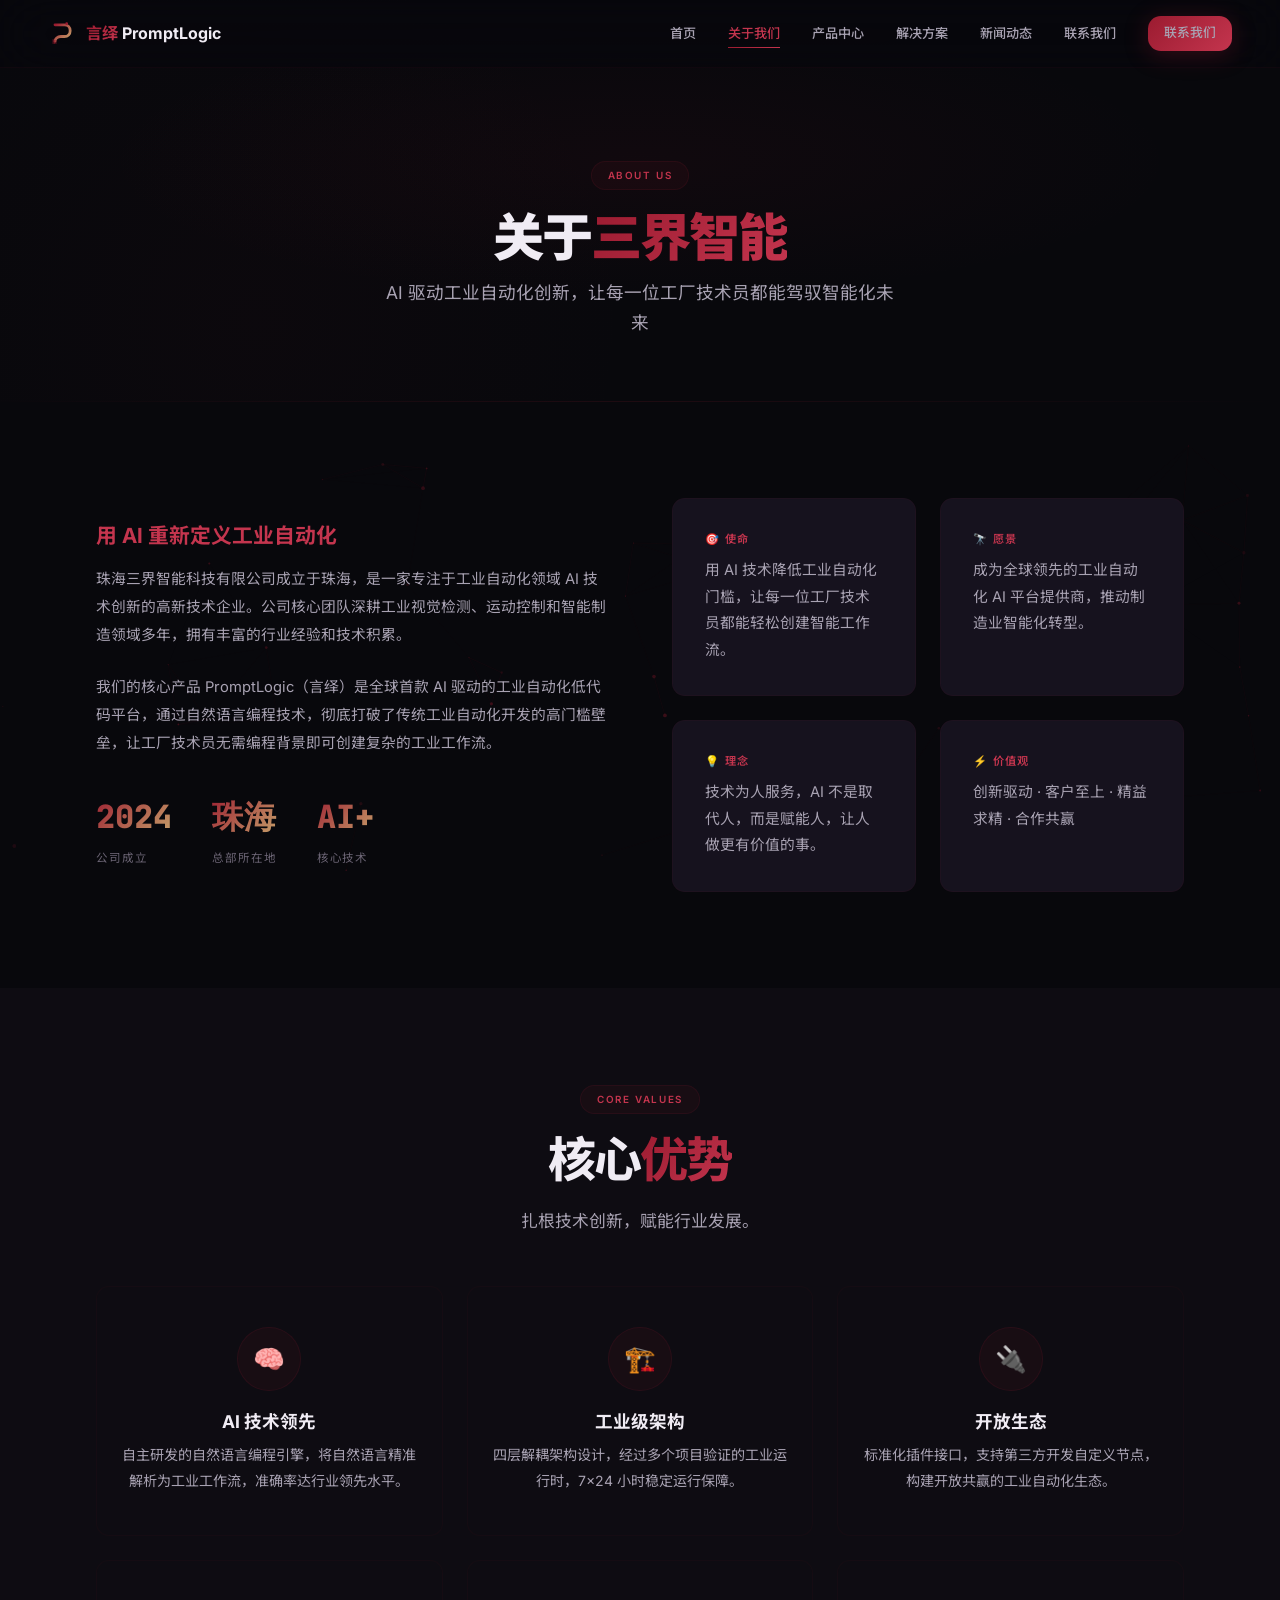
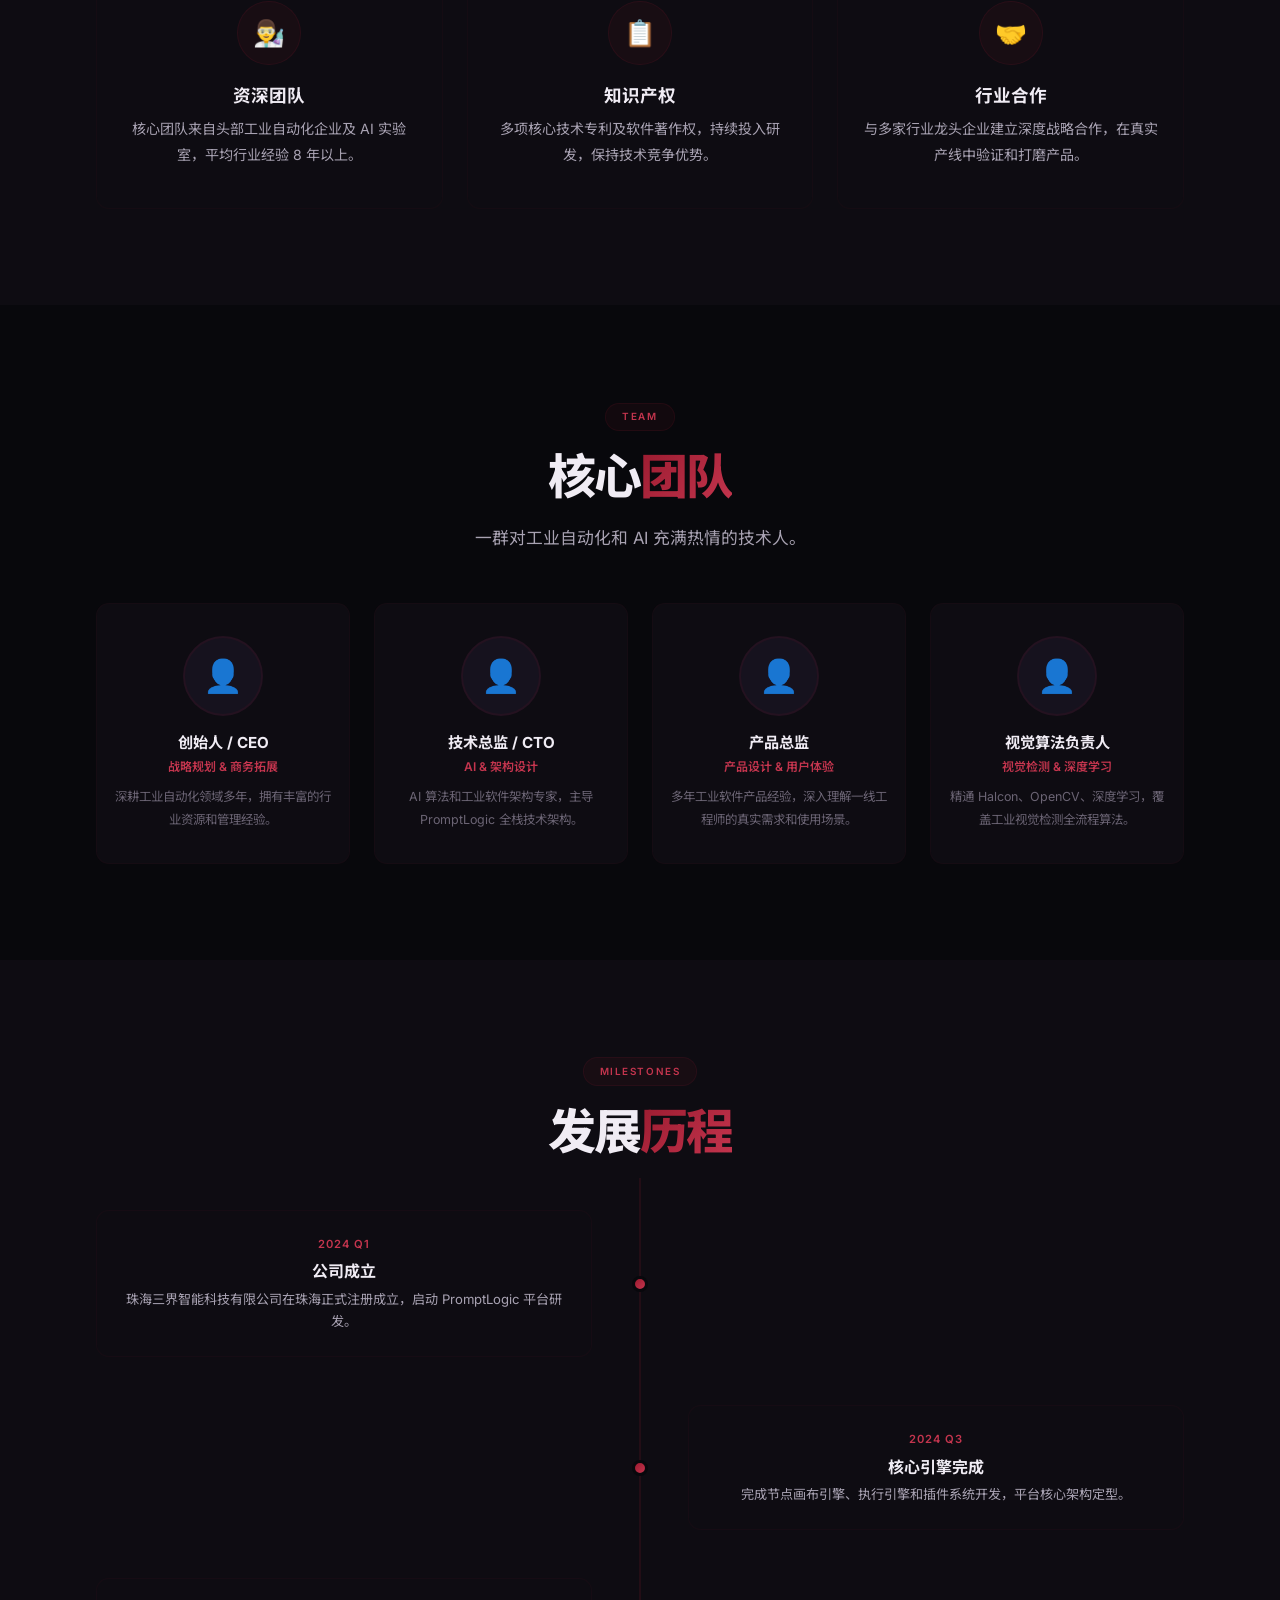
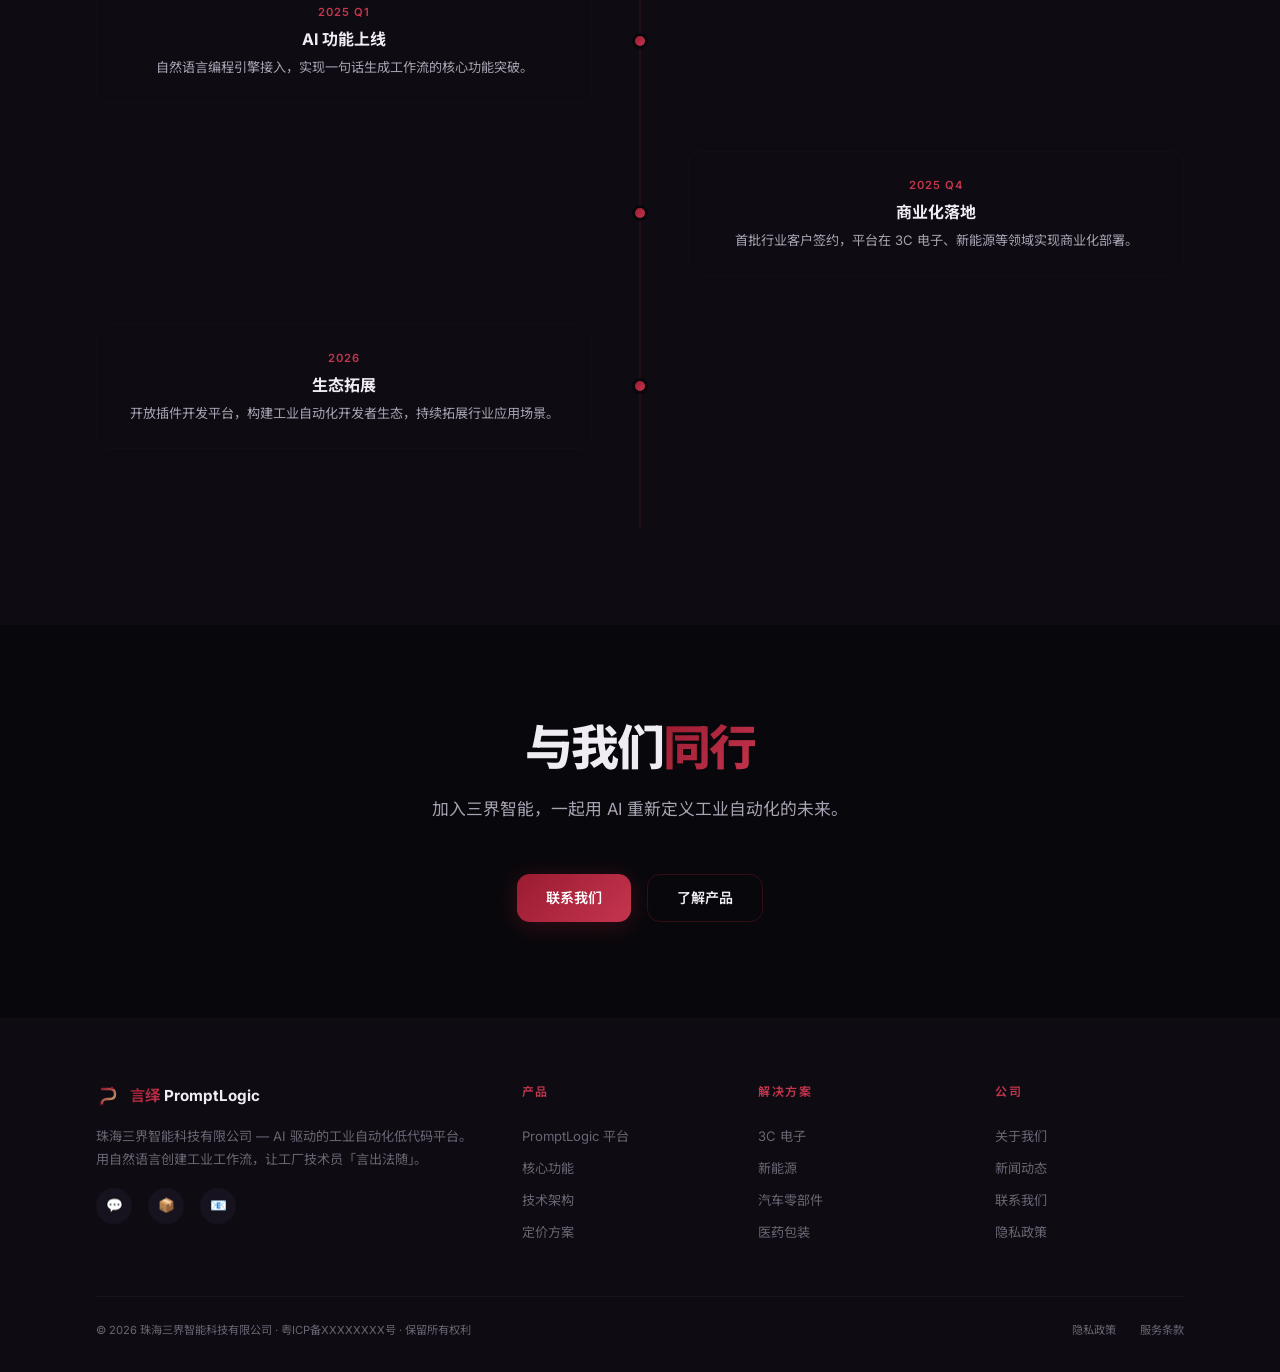
==== about.html @ fa33be5f "feat: 升级为6页企业官网 - 新增 about/products/solutions/news/contact 页面 - 新增 styles.css 公共样式和 components.js 组件" ====
<!DOCTYPE html>
<html lang="zh-CN">
<head>
<meta charset="UTF-8">
<meta name="viewport" content="width=device-width, initial-scale=1.0">
<title>关于我们 — 珠海三界智能科技有限公司</title>
<meta name="description" content="了解珠海三界智能科技有限公司：使命、愿景、核心团队和发展历程。AI 驱动工业自动化创新的引领者。">
<link href="https://fonts.googleapis.com/css2?family=Inter:wght@300;400;500;600;700;800;900&family=Noto+Sans+SC:wght@300;400;500;700;900&family=JetBrains+Mono:wght@400;500&display=swap" rel="stylesheet">
<link rel="stylesheet" href="styles.css">
<style>
.values-grid{display:grid;grid-template-columns:repeat(3,1fr);gap:1.5rem}
.value-card{text-align:center;padding:2.5rem 1.5rem}
.value-card .v-icon{
  width:64px;height:64px;border-radius:50%;margin:0 auto 1.2rem;
  background:rgba(155,27,48,.08);border:1px solid rgba(155,27,48,.12);
  display:flex;align-items:center;justify-content:center;font-size:1.6rem;
}
.team-grid{display:grid;grid-template-columns:repeat(4,1fr);gap:1.5rem}
.team-card{text-align:center;padding:2rem 1rem}
.team-avatar{
  width:80px;height:80px;border-radius:50%;margin:0 auto 1rem;
  background:var(--bg3);border:2px solid rgba(155,27,48,.1);
  display:flex;align-items:center;justify-content:center;font-size:2rem;
  transition:.3s;
}
.team-card:hover .team-avatar{border-color:var(--wine-light);transform:scale(1.05)}
.team-card h3{font-size:.95rem;margin-bottom:.2rem}
.team-card .role{font-size:.75rem;color:var(--wine-light);font-weight:600;margin-bottom:.5rem}
.team-card p{font-size:.78rem;color:var(--text3)}

.intro-grid{display:grid;grid-template-columns:1fr 1fr;gap:4rem;align-items:center}
.intro-text h3{font-size:1.3rem;margin-bottom:1rem;color:var(--wine-light)}
.intro-text p{font-size:.92rem;color:var(--text2);line-height:1.9;margin-bottom:1.5rem}

.mission-cards{display:grid;grid-template-columns:repeat(2,1fr);gap:1.5rem}
.mission-card{padding:2rem;background:var(--bg3);border:1px solid rgba(155,27,48,.06);border-radius:var(--radius)}
.mission-card h4{font-size:.7rem;font-weight:600;color:var(--wine-light);text-transform:uppercase;letter-spacing:.12em;margin-bottom:.6rem}
.mission-card p{font-size:.92rem;color:var(--text2);line-height:1.8}

@media(max-width:1024px){
  .values-grid{grid-template-columns:repeat(2,1fr)}
  .team-grid{grid-template-columns:repeat(2,1fr)}
  .intro-grid{grid-template-columns:1fr}
}
@media(max-width:640px){
  .values-grid,.mission-cards{grid-template-columns:1fr}
  .team-grid{grid-template-columns:1fr}
}
</style>
</head>
<body>

<canvas id="particles"></canvas>

<!-- Page Hero -->
<section class="page-hero">
  <div class="container">
    <span class="section-label">ABOUT US</span>
    <h1>关于<span class="hl">三界智能</span></h1>
    <p class="page-desc">AI 驱动工业自动化创新，让每一位工厂技术员都能驾驭智能化未来</p>
  </div>
</section>

<!-- Company Introduction -->
<section>
  <div class="container">
    <div class="intro-grid">
      <div class="intro-text fade-up">
        <h3>用 AI 重新定义工业自动化</h3>
        <p>珠海三界智能科技有限公司成立于珠海，是一家专注于工业自动化领域 AI 技术创新的高新技术企业。公司核心团队深耕工业视觉检测、运动控制和智能制造领域多年，拥有丰富的行业经验和技术积累。</p>
        <p>我们的核心产品 PromptLogic（言绎）是全球首款 AI 驱动的工业自动化低代码平台，通过自然语言编程技术，彻底打破了传统工业自动化开发的高门槛壁垒，让工厂技术员无需编程背景即可创建复杂的工业工作流。</p>
        <div class="stats-row" style="justify-content:flex-start;gap:2.5rem;margin-top:2rem">
          <div class="stat-item" style="text-align:left"><div class="stat-val" style="font-size:2rem">2024</div><div class="stat-label">公司成立</div></div>
          <div class="stat-item" style="text-align:left"><div class="stat-val" style="font-size:2rem">珠海</div><div class="stat-label">总部所在地</div></div>
          <div class="stat-item" style="text-align:left"><div class="stat-val" style="font-size:2rem">AI+</div><div class="stat-label">核心技术</div></div>
        </div>
      </div>
      <div class="fade-up">
        <div class="mission-cards">
          <div class="mission-card">
            <h4>🎯 使命</h4>
            <p>用 AI 技术降低工业自动化门槛，让每一位工厂技术员都能轻松创建智能工作流。</p>
          </div>
          <div class="mission-card">
            <h4>🔭 愿景</h4>
            <p>成为全球领先的工业自动化 AI 平台提供商，推动制造业智能化转型。</p>
          </div>
          <div class="mission-card">
            <h4>💡 理念</h4>
            <p>技术为人服务，AI 不是取代人，而是赋能人，让人做更有价值的事。</p>
          </div>
          <div class="mission-card">
            <h4>⚡ 价值观</h4>
            <p>创新驱动 · 客户至上 · 精益求精 · 合作共赢</p>
          </div>
        </div>
      </div>
    </div>
  </div>
</section>

<!-- Core Values -->
<section class="section-alt">
  <div class="container section-header-center">
    <span class="section-label fade-up">CORE VALUES</span>
    <h2 class="section-title fade-up">核心<span class="hl">优势</span></h2>
    <p class="section-desc fade-up">扎根技术创新，赋能行业发展。</p>
    <div class="values-grid">
      <div class="card value-card fade-up">
        <div class="v-icon">🧠</div>
        <h3>AI 技术领先</h3>
        <p>自主研发的自然语言编程引擎，将自然语言精准解析为工业工作流，准确率达行业领先水平。</p>
      </div>
      <div class="card value-card fade-up">
        <div class="v-icon">🏗️</div>
        <h3>工业级架构</h3>
        <p>四层解耦架构设计，经过多个项目验证的工业运行时，7×24 小时稳定运行保障。</p>
      </div>
      <div class="card value-card fade-up">
        <div class="v-icon">🔌</div>
        <h3>开放生态</h3>
        <p>标准化插件接口，支持第三方开发自定义节点，构建开放共赢的工业自动化生态。</p>
      </div>
      <div class="card value-card fade-up">
        <div class="v-icon">👨‍🔬</div>
        <h3>资深团队</h3>
        <p>核心团队来自头部工业自动化企业及 AI 实验室，平均行业经验 8 年以上。</p>
      </div>
      <div class="card value-card fade-up">
        <div class="v-icon">📋</div>
        <h3>知识产权</h3>
        <p>多项核心技术专利及软件著作权，持续投入研发，保持技术竞争优势。</p>
      </div>
      <div class="card value-card fade-up">
        <div class="v-icon">🤝</div>
        <h3>行业合作</h3>
        <p>与多家行业龙头企业建立深度战略合作，在真实产线中验证和打磨产品。</p>
      </div>
    </div>
  </div>
</section>

<!-- Team -->
<section>
  <div class="container section-header-center">
    <span class="section-label fade-up">TEAM</span>
    <h2 class="section-title fade-up">核心<span class="hl">团队</span></h2>
    <p class="section-desc fade-up">一群对工业自动化和 AI 充满热情的技术人。</p>
    <div class="team-grid">
      <div class="card team-card fade-up">
        <div class="team-avatar">👤</div>
        <h3>创始人 / CEO</h3>
        <div class="role">战略规划 & 商务拓展</div>
        <p>深耕工业自动化领域多年，拥有丰富的行业资源和管理经验。</p>
      </div>
      <div class="card team-card fade-up">
        <div class="team-avatar">👤</div>
        <h3>技术总监 / CTO</h3>
        <div class="role">AI & 架构设计</div>
        <p>AI 算法和工业软件架构专家，主导 PromptLogic 全栈技术架构。</p>
      </div>
      <div class="card team-card fade-up">
        <div class="team-avatar">👤</div>
        <h3>产品总监</h3>
        <div class="role">产品设计 & 用户体验</div>
        <p>多年工业软件产品经验，深入理解一线工程师的真实需求和使用场景。</p>
      </div>
      <div class="card team-card fade-up">
        <div class="team-avatar">👤</div>
        <h3>视觉算法负责人</h3>
        <div class="role">视觉检测 & 深度学习</div>
        <p>精通 Halcon、OpenCV、深度学习，覆盖工业视觉检测全流程算法。</p>
      </div>
    </div>
  </div>
</section>

<!-- Timeline -->
<section class="section-alt">
  <div class="container section-header-center">
    <span class="section-label fade-up">MILESTONES</span>
    <h2 class="section-title fade-up">发展<span class="hl">历程</span></h2>
    <div class="timeline fade-up">
      <div class="timeline-item">
        <div class="timeline-content">
          <div class="timeline-year">2024 Q1</div>
          <h3>公司成立</h3>
          <p>珠海三界智能科技有限公司在珠海正式注册成立，启动 PromptLogic 平台研发。</p>
        </div>
        <div class="timeline-dot"></div>
      </div>
      <div class="timeline-item">
        <div class="timeline-content">
          <div class="timeline-year">2024 Q3</div>
          <h3>核心引擎完成</h3>
          <p>完成节点画布引擎、执行引擎和插件系统开发，平台核心架构定型。</p>
        </div>
        <div class="timeline-dot"></div>
      </div>
      <div class="timeline-item">
        <div class="timeline-content">
          <div class="timeline-year">2025 Q1</div>
          <h3>AI 功能上线</h3>
          <p>自然语言编程引擎接入，实现一句话生成工作流的核心功能突破。</p>
        </div>
        <div class="timeline-dot"></div>
      </div>
      <div class="timeline-item">
        <div class="timeline-content">
          <div class="timeline-year">2025 Q4</div>
          <h3>商业化落地</h3>
          <p>首批行业客户签约，平台在 3C 电子、新能源等领域实现商业化部署。</p>
        </div>
        <div class="timeline-dot"></div>
      </div>
      <div class="timeline-item">
        <div class="timeline-content">
          <div class="timeline-year">2026</div>
          <h3>生态拓展</h3>
          <p>开放插件开发平台，构建工业自动化开发者生态，持续拓展行业应用场景。</p>
        </div>
        <div class="timeline-dot"></div>
      </div>
    </div>
  </div>
</section>

<!-- CTA -->
<section style="text-align:center;padding:6rem 0">
  <div class="container">
    <h2 class="section-title fade-up">与我们<span class="hl">同行</span></h2>
    <p class="section-desc fade-up" style="margin-left:auto;margin-right:auto;text-align:center">加入三界智能，一起用 AI 重新定义工业自动化的未来。</p>
    <div class="fade-up" style="display:flex;gap:1rem;justify-content:center">
      <a href="contact.html" class="btn btn-primary">联系我们</a>
      <a href="products.html" class="btn btn-outline">了解产品</a>
    </div>
  </div>
</section>

<script src="components.js"></script>
</body>
</html>
---- styles.css ----
/* ================================================
   珠海三界智能科技有限公司 — 企业官网公共样式
   ================================================ */

/* === Reset & Variables === */
*{margin:0;padding:0;box-sizing:border-box}
:root{
  --bg:#08080c;
  --bg2:#0e0c12;
  --bg3:#16121e;
  --bg4:#1e1828;
  --wine:#9b1b30;
  --wine-light:#c4354e;
  --wine-dark:#6e1322;
  --wine-glow:rgba(155,27,48,.3);
  --gold:#c9a96e;
  --gold-light:#e0c78a;
  --blue:#2563eb;
  --blue-light:#60a5fa;
  --text:#f0ecf4;
  --text2:#a8a2b2;
  --text3:#6b6474;
  --grad1:linear-gradient(135deg,#9b1b30,#c4354e);
  --grad2:linear-gradient(135deg,#c4354e,#e0c78a);
  --grad3:linear-gradient(135deg,#9b1b30,#c9a96e);
  --radius:.8rem;
  --radius-lg:1.2rem;
  --shadow-sm:0 4px 16px rgba(0,0,0,.2);
  --shadow-md:0 8px 32px rgba(0,0,0,.3);
  --shadow-lg:0 20px 60px rgba(0,0,0,.4);
  --transition:.4s cubic-bezier(.25,.8,.25,1);
}

html{font-size:16px;scroll-behavior:smooth}
body{font-family:'Inter','Noto Sans SC',sans-serif;background:var(--bg);color:var(--text);overflow-x:hidden;line-height:1.7}
a{color:var(--wine-light);text-decoration:none;transition:var(--transition)}
a:hover{color:var(--gold)}
::selection{background:var(--wine);color:#fff}
img{max-width:100%;height:auto}

/* === Typography === */
h1{font-size:3.2rem;font-weight:900;letter-spacing:-.04em;line-height:1.1}
h2{font-size:2.8rem;font-weight:800;letter-spacing:-.03em;line-height:1.15}
h3{font-size:1.3rem;font-weight:700;line-height:1.4}
h4{font-size:1.05rem;font-weight:600;line-height:1.5}
.hl{background:var(--grad1);-webkit-background-clip:text;-webkit-text-fill-color:transparent;background-clip:text}
.hl-gold{background:var(--grad3);-webkit-background-clip:text;-webkit-text-fill-color:transparent;background-clip:text}

/* === Layout === */
.container{max-width:72rem;margin:0 auto;padding:0 2rem}
section{padding:6rem 0;position:relative;overflow:hidden}
.section-alt{background:var(--bg2)}

.grid{display:grid;gap:1.5rem}
.g2{grid-template-columns:repeat(2,1fr)}
.g3{grid-template-columns:repeat(3,1fr)}
.g4{grid-template-columns:repeat(4,1fr)}

/* === Navbar === */
.navbar{
  position:fixed;top:0;left:0;right:0;z-index:1000;
  padding:1rem 3rem;
  display:flex;align-items:center;justify-content:space-between;
  background:rgba(8,8,12,.6);
  backdrop-filter:blur(28px) saturate(1.3);
  border-bottom:1px solid rgba(155,27,48,.06);
  transition:var(--transition);
}
.navbar.scrolled{
  padding:.55rem 3rem;
  background:rgba(8,8,12,.92);
  border-bottom-color:rgba(155,27,48,.12);
  box-shadow:0 8px 40px rgba(0,0,0,.5);
}
.nav-brand{display:flex;align-items:center;gap:.6rem;text-decoration:none;color:var(--text)}
.nav-brand svg{width:28px;height:28px}
.nav-brand span{font-size:1rem;font-weight:700}
.nav-brand .cn{background:var(--grad1);-webkit-background-clip:text;-webkit-text-fill-color:transparent}

.nav-links{display:flex;align-items:center;gap:2rem}
.nav-links a{font-size:.82rem;font-weight:500;color:var(--text2);transition:.3s;position:relative}
.nav-links a:hover{color:var(--text)}
.nav-links a::after{content:'';position:absolute;bottom:-4px;left:0;width:0;height:1.5px;background:var(--grad1);transition:.3s}
.nav-links a:hover::after{width:100%}
.nav-links a.active{color:var(--wine-light)}
.nav-links a.active::after{width:100%}

.nav-cta{padding:.4rem 1rem !important;font-size:.8rem !important}
.nav-cta::after{display:none !important}

/* Mobile menu */
.nav-toggle{display:none;background:none;border:none;color:var(--text);font-size:1.5rem;cursor:pointer}

/* === Buttons === */
.btn{
  display:inline-flex;align-items:center;gap:.5rem;
  padding:.7rem 1.8rem;
  border-radius:var(--radius);
  font-size:.88rem;font-weight:600;
  cursor:pointer;transition:var(--transition);border:none;
  text-decoration:none;
}
.btn-primary{
  background:var(--grad1);color:#fff;
  box-shadow:0 4px 24px var(--wine-glow);
}
.btn-primary:hover{
  transform:translateY(-2px) scale(1.02);
  box-shadow:0 12px 44px var(--wine-glow);
  color:#fff;
}
.btn-outline{
  background:transparent;color:var(--text);
  border:1.5px solid rgba(155,27,48,.3);
}
.btn-outline:hover{
  border-color:var(--wine-light);
  background:rgba(155,27,48,.05);
  color:#fff;
  transform:translateY(-1px);
}
.btn-ghost{background:transparent;color:var(--wine-light);padding:.5rem 1rem}
.btn-ghost:hover{color:var(--gold);background:rgba(155,27,48,.05)}

/* === Section Headers === */
.section-label{
  display:inline-block;padding:.3rem 1rem;
  border-radius:2rem;
  font-size:.62rem;font-weight:600;
  letter-spacing:.16em;text-transform:uppercase;
  margin-bottom:1.2rem;
  background:rgba(155,27,48,.07);
  color:var(--wine-light);
  border:1px solid rgba(155,27,48,.12);
}
.section-title{
  font-size:3rem;font-weight:800;
  margin-bottom:1.2rem;
  letter-spacing:-.04em;line-height:1.12;
}
.section-desc{
  font-size:1.05rem;color:var(--text2);
  max-width:36rem;line-height:1.9;
  margin-bottom:3rem;
}
.section-header-center{text-align:center}
.section-header-center .section-desc{margin-left:auto;margin-right:auto}

/* === Cards === */
.card{
  background:var(--bg2);
  border:1px solid rgba(155,27,48,.05);
  border-radius:var(--radius);
  padding:2rem;
  transition:var(--transition);
  position:relative;overflow:hidden;
}
.card::before{
  content:'';position:absolute;inset:-1px;
  border-radius:var(--radius);
  background:linear-gradient(135deg,rgba(155,27,48,.15),transparent 60%);
  opacity:0;transition:var(--transition);z-index:0;
}
.card:hover{
  border-color:rgba(155,27,48,.15);
  transform:translateY(-5px);
  box-shadow:var(--shadow-lg);
}
.card:hover::before{opacity:1}
.card > *{position:relative;z-index:1}
.card .icon{font-size:2.4rem;margin-bottom:1rem;display:block}
.card h3{font-size:1.1rem;font-weight:700;margin-bottom:.5rem}
.card p{font-size:.88rem;color:var(--text2);line-height:1.85}

/* === Page Hero Banner === */
.page-hero{
  padding:10rem 0 4rem;
  text-align:center;
  position:relative;
  background:var(--bg);
}
.page-hero::before{
  content:'';position:absolute;inset:0;
  background:radial-gradient(ellipse 60% 50% at 50% 40%,rgba(155,27,48,.06) 0%,transparent 70%),
             radial-gradient(circle at 20% 80%,rgba(110,19,34,.04) 0%,transparent 35%);
  pointer-events:none;
}
.page-hero::after{
  content:'';position:absolute;bottom:0;left:0;right:0;height:1px;
  background:linear-gradient(90deg,transparent,rgba(155,27,48,.15),transparent);
}
.page-hero h1{margin-bottom:.8rem;position:relative}
.page-hero .page-desc{
  font-size:1.1rem;color:var(--text2);
  max-width:32rem;margin:0 auto;
  position:relative;
}

/* === Footer === */
.footer{
  background:var(--bg2);
  border-top:1px solid rgba(155,27,48,.06);
  padding:4rem 0 2rem;
}
.footer-top{
  display:grid;
  grid-template-columns:2fr 1fr 1fr 1fr;
  gap:3rem;
  margin-bottom:3rem;
}
.footer-brand-block .footer-logo{
  display:flex;align-items:center;gap:.6rem;
  margin-bottom:1rem;text-decoration:none;color:var(--text);
}
.footer-brand-block .footer-logo svg{width:24px;height:24px}
.footer-brand-block .footer-logo span{font-size:.95rem;font-weight:700}
.footer-brand-block .footer-logo .cn{background:var(--grad1);-webkit-background-clip:text;-webkit-text-fill-color:transparent}
.footer-brand-block p{font-size:.82rem;color:var(--text3);line-height:1.8;margin-bottom:1rem}
.footer-social{display:flex;gap:1rem}
.footer-social a{
  width:36px;height:36px;
  border-radius:50%;
  background:var(--bg3);
  display:flex;align-items:center;justify-content:center;
  color:var(--text3);font-size:.85rem;transition:.3s;
}
.footer-social a:hover{background:var(--wine);color:#fff}

.footer-col h4{
  font-size:.75rem;font-weight:600;
  text-transform:uppercase;letter-spacing:.12em;
  color:var(--wine-light);margin-bottom:1.2rem;
}
.footer-col a{
  display:block;font-size:.82rem;
  color:var(--text3);padding:.3rem 0;transition:.3s;
}
.footer-col a:hover{color:var(--text);padding-left:.3rem}

.footer-bottom{
  border-top:1px solid rgba(255,255,255,.03);
  padding-top:1.5rem;
  display:flex;justify-content:space-between;align-items:center;
}
.footer-copy{font-size:.7rem;color:var(--text3)}
.footer-legal{display:flex;gap:1.5rem}
.footer-legal a{font-size:.7rem;color:var(--text3)}
.footer-legal a:hover{color:var(--wine-light)}

/* === Scroll Animations === */
.fade-up{opacity:0;transform:translateY(40px);transition:opacity .8s cubic-bezier(.16,1,.3,1),transform .8s cubic-bezier(.16,1,.3,1)}
.fade-up.visible{opacity:1;transform:translateY(0)}
.fade-up:nth-child(2){transition-delay:.1s}
.fade-up:nth-child(3){transition-delay:.2s}
.fade-up:nth-child(4){transition-delay:.3s}
.fade-up:nth-child(5){transition-delay:.4s}
.fade-up:nth-child(6){transition-delay:.5s}

/* === Particles Canvas === */
#particles{position:fixed;inset:0;z-index:0;pointer-events:none}

/* === Quote Block === */
.quote{
  border-left:3px solid var(--wine);
  padding:1rem 1.5rem;
  background:rgba(155,27,48,.025);
  border-radius:0 var(--radius) var(--radius) 0;
  font-size:.95rem;color:var(--wine-light);
  font-style:italic;
}

/* === Stats Row === */
.stats-row{display:flex;gap:3rem;justify-content:center;flex-wrap:wrap}
.stat-item{text-align:center}
.stat-val{
  font-size:2.6rem;font-weight:800;
  font-family:'JetBrains Mono','Inter',monospace;
  background:var(--grad3);-webkit-background-clip:text;-webkit-text-fill-color:transparent;
}
.stat-label{font-size:.72rem;color:var(--text3);margin-top:.3rem;letter-spacing:.08em;text-transform:uppercase}

/* === Timeline === */
.timeline{position:relative;padding:2rem 0}
.timeline::before{
  content:'';position:absolute;left:50%;top:0;bottom:0;
  width:2px;background:rgba(155,27,48,.15);
  transform:translateX(-50%);
}
.timeline-item{
  display:flex;align-items:center;
  margin-bottom:3rem;position:relative;
}
.timeline-item:nth-child(odd){flex-direction:row}
.timeline-item:nth-child(even){flex-direction:row-reverse}
.timeline-content{
  width:calc(50% - 3rem);
  background:var(--bg2);border:1px solid rgba(155,27,48,.06);
  border-radius:var(--radius);padding:1.5rem;
}
.timeline-content:hover{border-color:rgba(155,27,48,.15)}
.timeline-dot{
  position:absolute;left:50%;transform:translateX(-50%);
  width:16px;height:16px;border-radius:50%;
  background:var(--grad1);border:3px solid var(--bg);
  z-index:2;
}
.timeline-year{
  font-size:.7rem;font-weight:600;color:var(--wine-light);
  text-transform:uppercase;letter-spacing:.1em;margin-bottom:.4rem;
}
.timeline-content h3{font-size:1rem;margin-bottom:.3rem}
.timeline-content p{font-size:.82rem;color:var(--text2)}

/* === News Cards === */
.news-card{
  background:var(--bg2);border:1px solid rgba(155,27,48,.05);
  border-radius:var(--radius);overflow:hidden;transition:var(--transition);
}
.news-card:hover{
  border-color:rgba(155,27,48,.15);
  transform:translateY(-5px);
  box-shadow:var(--shadow-lg);
}
.news-card-img{
  height:200px;overflow:hidden;
  background:var(--bg3);
  display:flex;align-items:center;justify-content:center;
  color:var(--text3);font-size:2rem;
}
.news-card-img img{width:100%;height:100%;object-fit:cover;transition:.4s}
.news-card:hover .news-card-img img{transform:scale(1.05)}
.news-card-body{padding:1.5rem}
.news-card-date{font-size:.72rem;color:var(--wine-light);font-weight:600;margin-bottom:.5rem}
.news-card-body h3{font-size:1rem;margin-bottom:.5rem;line-height:1.4}
.news-card-body p{font-size:.82rem;color:var(--text2);line-height:1.7}
.news-card-link{
  display:inline-flex;align-items:center;gap:.3rem;
  font-size:.78rem;color:var(--wine-light);font-weight:600;
  margin-top:.8rem;transition:.3s;
}
.news-card-link:hover{color:var(--gold);gap:.5rem}

/* === Contact Form === */
.form-group{margin-bottom:1.2rem}
.form-group label{
  display:block;font-size:.78rem;font-weight:600;
  color:var(--text2);margin-bottom:.4rem;
}
.form-input{
  width:100%;padding:.75rem 1rem;
  background:var(--bg3);border:1px solid rgba(155,27,48,.08);
  border-radius:var(--radius);color:var(--text);
  font-size:.88rem;font-family:inherit;
  transition:.3s;outline:none;
}
.form-input:focus{
  border-color:var(--wine-light);
  box-shadow:0 0 0 3px rgba(155,27,48,.1);
}
.form-input::placeholder{color:var(--text3)}
textarea.form-input{min-height:120px;resize:vertical}

/* === Tabs === */
.tabs{display:flex;gap:.5rem;justify-content:center;flex-wrap:wrap;margin-bottom:2.5rem}
.tab{
  padding:.6rem 1.4rem;border-radius:var(--radius);
  font-size:.82rem;font-weight:600;cursor:pointer;
  background:var(--bg3);border:1px solid rgba(155,27,48,.06);
  color:var(--text2);transition:.3s;
}
.tab:hover{border-color:rgba(155,27,48,.2);color:var(--text)}
.tab.active{
  background:var(--grad1);color:#fff;
  border-color:transparent;
  box-shadow:0 4px 20px var(--wine-glow);
}

/* === Showcase Frame === */
.showcase-frame{
  position:relative;background:var(--bg2);
  border:1px solid rgba(155,27,48,.08);
  border-radius:1rem;padding:.5rem;
  box-shadow:var(--shadow-lg),0 0 120px rgba(155,27,48,.03),inset 0 1px 0 rgba(255,255,255,.02);
  max-width:64rem;margin:0 auto;
}
.showcase-frame img{width:100%;border-radius:.6rem;display:block;transition:opacity .5s}
.showcase-frame img.hidden{display:none;opacity:0}

/* === Architecture Layers === */
.arch-layers{
  background:var(--bg2);border:1px solid rgba(155,27,48,.06);
  border-radius:var(--radius);padding:2.2rem;
  max-width:56rem;margin:0 auto;
}
.arch-layer{
  border:1px solid rgba(155,27,48,.06);border-radius:.5rem;
  padding:1rem 1.2rem;margin-bottom:.6rem;
}
.arch-layer:last-child{margin-bottom:0}
.arch-label{
  font-size:.62rem;font-weight:600;color:var(--wine-light);
  text-transform:uppercase;letter-spacing:.12em;margin-bottom:.6rem;
}
.arch-tags{display:flex;gap:.5rem;flex-wrap:wrap}
.arch-tag{
  background:rgba(155,27,48,.03);border:1px solid rgba(155,27,48,.06);
  border-radius:.35rem;padding:.35rem .8rem;font-size:.78rem;
}
.arch-tag.highlight{border-color:rgba(155,27,48,.2);background:rgba(155,27,48,.08);font-weight:600}
.arch-connector{text-align:center;color:var(--wine-light);font-size:.7rem;margin:.3rem 0;opacity:.5}

/* === Pricing Cards === */
.pricing-card{text-align:center;padding:2.5rem 1.5rem;position:relative}
.pricing-card.featured{
  border-color:rgba(155,27,48,.25);
  background:linear-gradient(160deg,var(--bg2),rgba(155,27,48,.04));
}
.pricing-card.featured::before{
  content:'推荐';position:absolute;top:-.65rem;left:50%;
  transform:translateX(-50%);
  background:var(--grad1);color:#fff;
  font-size:.58rem;font-weight:700;
  padding:.25rem .9rem;border-radius:1rem;z-index:2;
}
.pricing-card .edition{
  font-size:.7rem;font-weight:600;color:var(--wine-light);
  text-transform:uppercase;letter-spacing:.14em;margin-bottom:.6rem;
}
.pricing-card .price{font-size:1.8rem;font-weight:800;margin-bottom:.4rem}
.pricing-card .price .unit{font-size:.8rem;font-weight:400;color:var(--text2)}
.pricing-card .desc{font-size:.8rem;color:var(--text3);margin-bottom:1.4rem}
.pricing-card ul{list-style:none;text-align:left;margin-bottom:1.8rem}
.pricing-card li{font-size:.82rem;padding:.35rem 0;color:var(--text2)}
.pricing-card li::before{content:'✓';color:var(--wine-light);margin-right:.5rem;font-weight:700}
.pricing-card .btn{width:100%}

/* === Compare === */
.compare{display:flex;gap:2rem;align-items:stretch}
.compare-side{
  flex:1;background:var(--bg2);border-radius:var(--radius);
  padding:2.5rem;border:1px solid rgba(255,255,255,.03);
}
.compare-side.good{border-color:rgba(155,27,48,.12);background:linear-gradient(160deg,var(--bg2),rgba(155,27,48,.03))}
.compare-arrow{display:flex;align-items:center;font-size:2.4rem;color:var(--wine-light);opacity:.4}
.compare-side h3{font-size:1.15rem;font-weight:700;margin-bottom:1.4rem}
.compare-side.bad h3{color:var(--text3)}
.compare-side.good h3{color:var(--wine-light)}
.flow-steps{display:flex;flex-wrap:wrap;gap:.5rem;align-items:center;margin-bottom:1.2rem}
.flow-step{
  background:var(--bg3);border:1px solid rgba(255,255,255,.04);
  border-radius:.4rem;padding:.4rem .8rem;font-size:.8rem;font-weight:500;
}
.flow-arrow{color:var(--text3);font-size:.85rem}
.compare-side.good .flow-step{border-color:rgba(155,27,48,.12);background:rgba(155,27,48,.04)}

/* === Industry Cards === */
.industry-card{text-align:center;padding:2.5rem 1.5rem}
.industry-card .icon{font-size:2.8rem;margin-bottom:1rem}
.industry-card h3{margin-bottom:.5rem}
.industry-card .apps{font-size:.78rem;color:var(--text3)}

/* === Map Container === */
.map-container{
  border-radius:var(--radius);overflow:hidden;
  border:1px solid rgba(155,27,48,.08);
  height:300px;
  background:var(--bg3);
  display:flex;align-items:center;justify-content:center;
  color:var(--text3);
}

/* === Partner Logos === */
.partners-track{
  display:flex;gap:3rem;align-items:center;
  animation:scroll-logos 30s linear infinite;
}
@keyframes scroll-logos{
  0%{transform:translateX(0)}
  100%{transform:translateX(-50%)}
}
.partner-logo{
  min-width:120px;height:50px;
  background:var(--bg3);border:1px solid rgba(155,27,48,.06);
  border-radius:.5rem;
  display:flex;align-items:center;justify-content:center;
  padding:.5rem 1.5rem;
  color:var(--text3);font-size:.78rem;font-weight:600;
  opacity:.5;transition:.3s;
}
.partner-logo:hover{opacity:1;border-color:rgba(155,27,48,.15)}
.partners-overflow{overflow:hidden;position:relative}
.partners-overflow::before,.partners-overflow::after{
  content:'';position:absolute;top:0;bottom:0;width:80px;z-index:2;
}
.partners-overflow::before{left:0;background:linear-gradient(90deg,var(--bg),transparent)}
.partners-overflow::after{right:0;background:linear-gradient(90deg,transparent,var(--bg))}

/* === Responsive === */
@media(max-width:1024px){
  .g3,.g4{grid-template-columns:repeat(2,1fr)}
  h1{font-size:2.6rem}
  h2{font-size:2.2rem}
  section{padding:5rem 0}
  .section-title{font-size:2.4rem}
  .footer-top{grid-template-columns:1fr 1fr}
  .timeline::before{left:2rem}
  .timeline-item,.timeline-item:nth-child(even){flex-direction:row}
  .timeline-content{width:calc(100% - 5rem)}
  .timeline-dot{left:2rem}
}
@media(max-width:768px){
  .navbar{padding:.6rem 1.2rem}
  .nav-links{
    display:none;
    position:fixed;top:60px;left:0;right:0;
    background:rgba(8,8,12,.98);
    flex-direction:column;padding:2rem;gap:1.2rem;
    border-bottom:1px solid rgba(155,27,48,.1);
  }
  .nav-links.open{display:flex}
  .nav-toggle{display:block}
  .page-hero{padding:8rem 0 3rem}
}
@media(max-width:640px){
  .g2,.g3,.g4{grid-template-columns:1fr}
  h1{font-size:2rem}
  .stats-row{gap:2rem}
  .compare{flex-direction:column}
  .compare-arrow{transform:rotate(90deg);justify-content:center}
  .footer-top{grid-template-columns:1fr}
  .footer-bottom{flex-direction:column;gap:1rem;text-align:center}
}
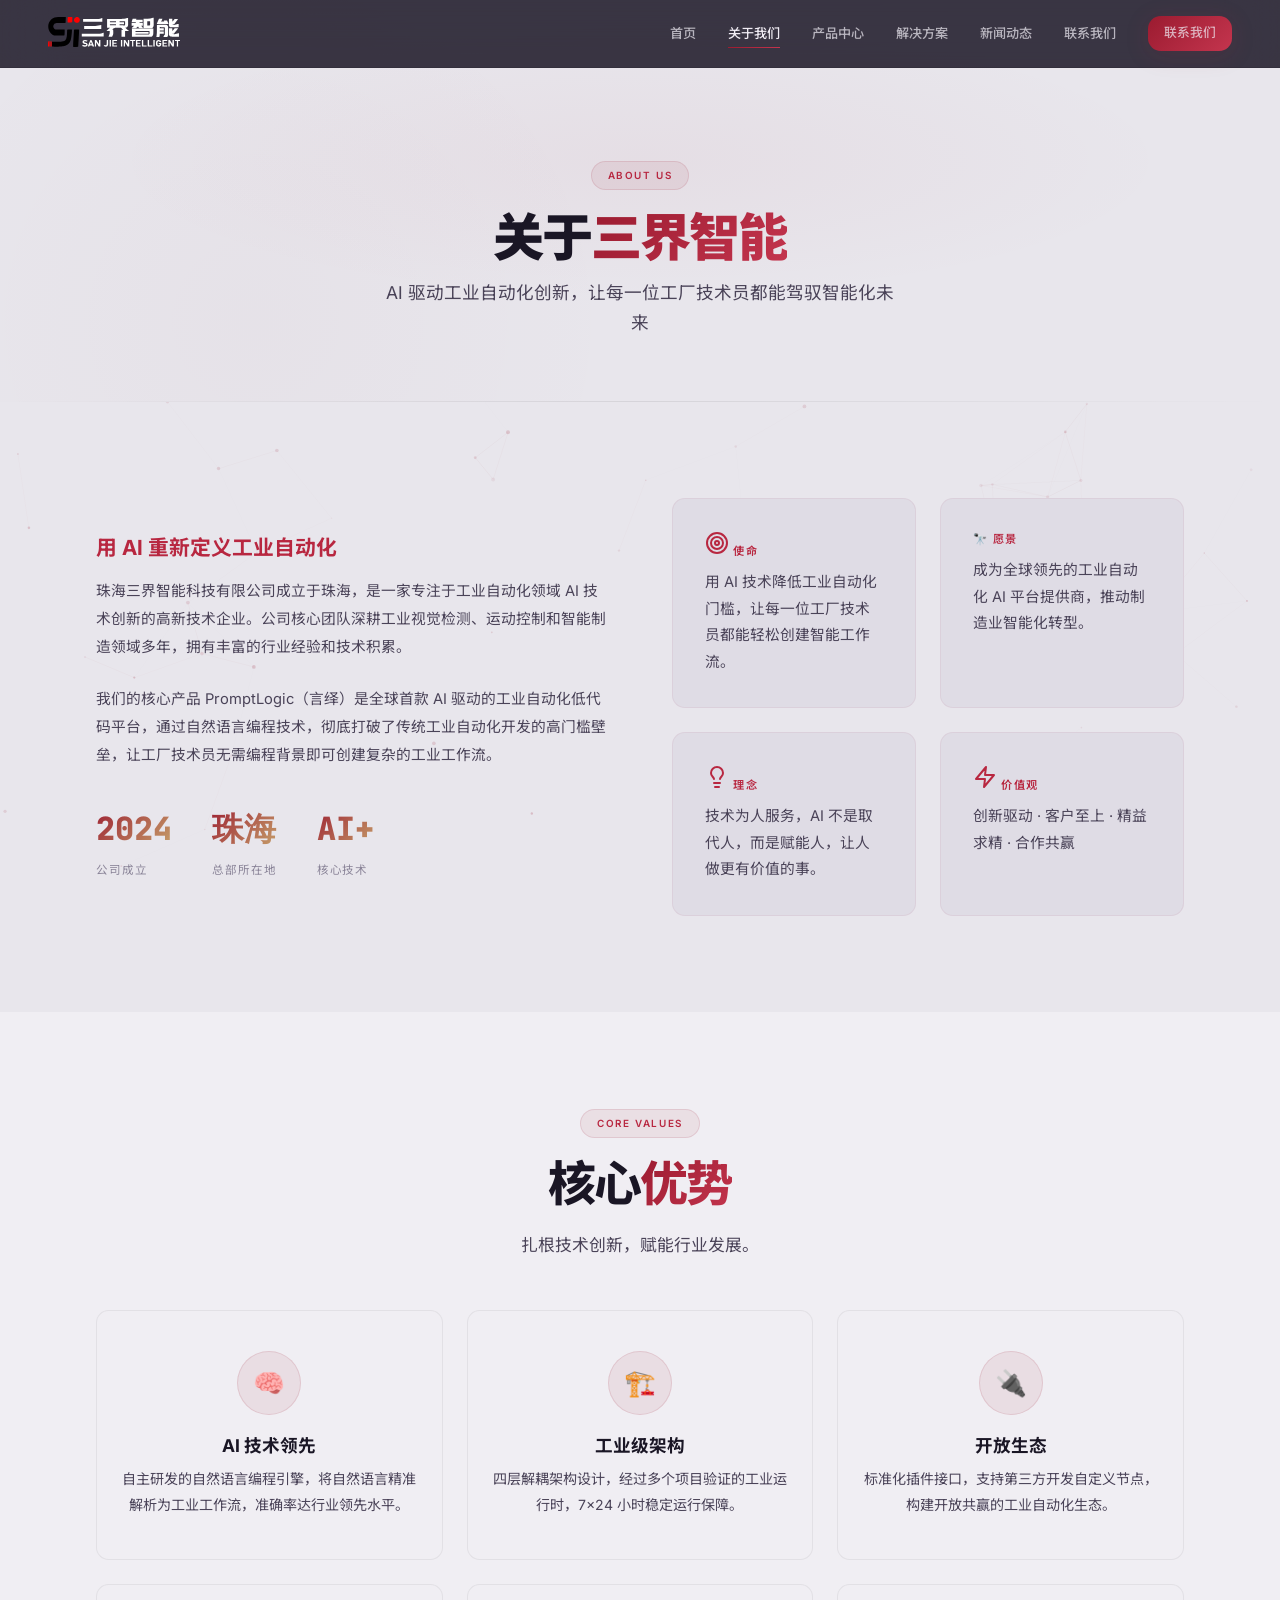
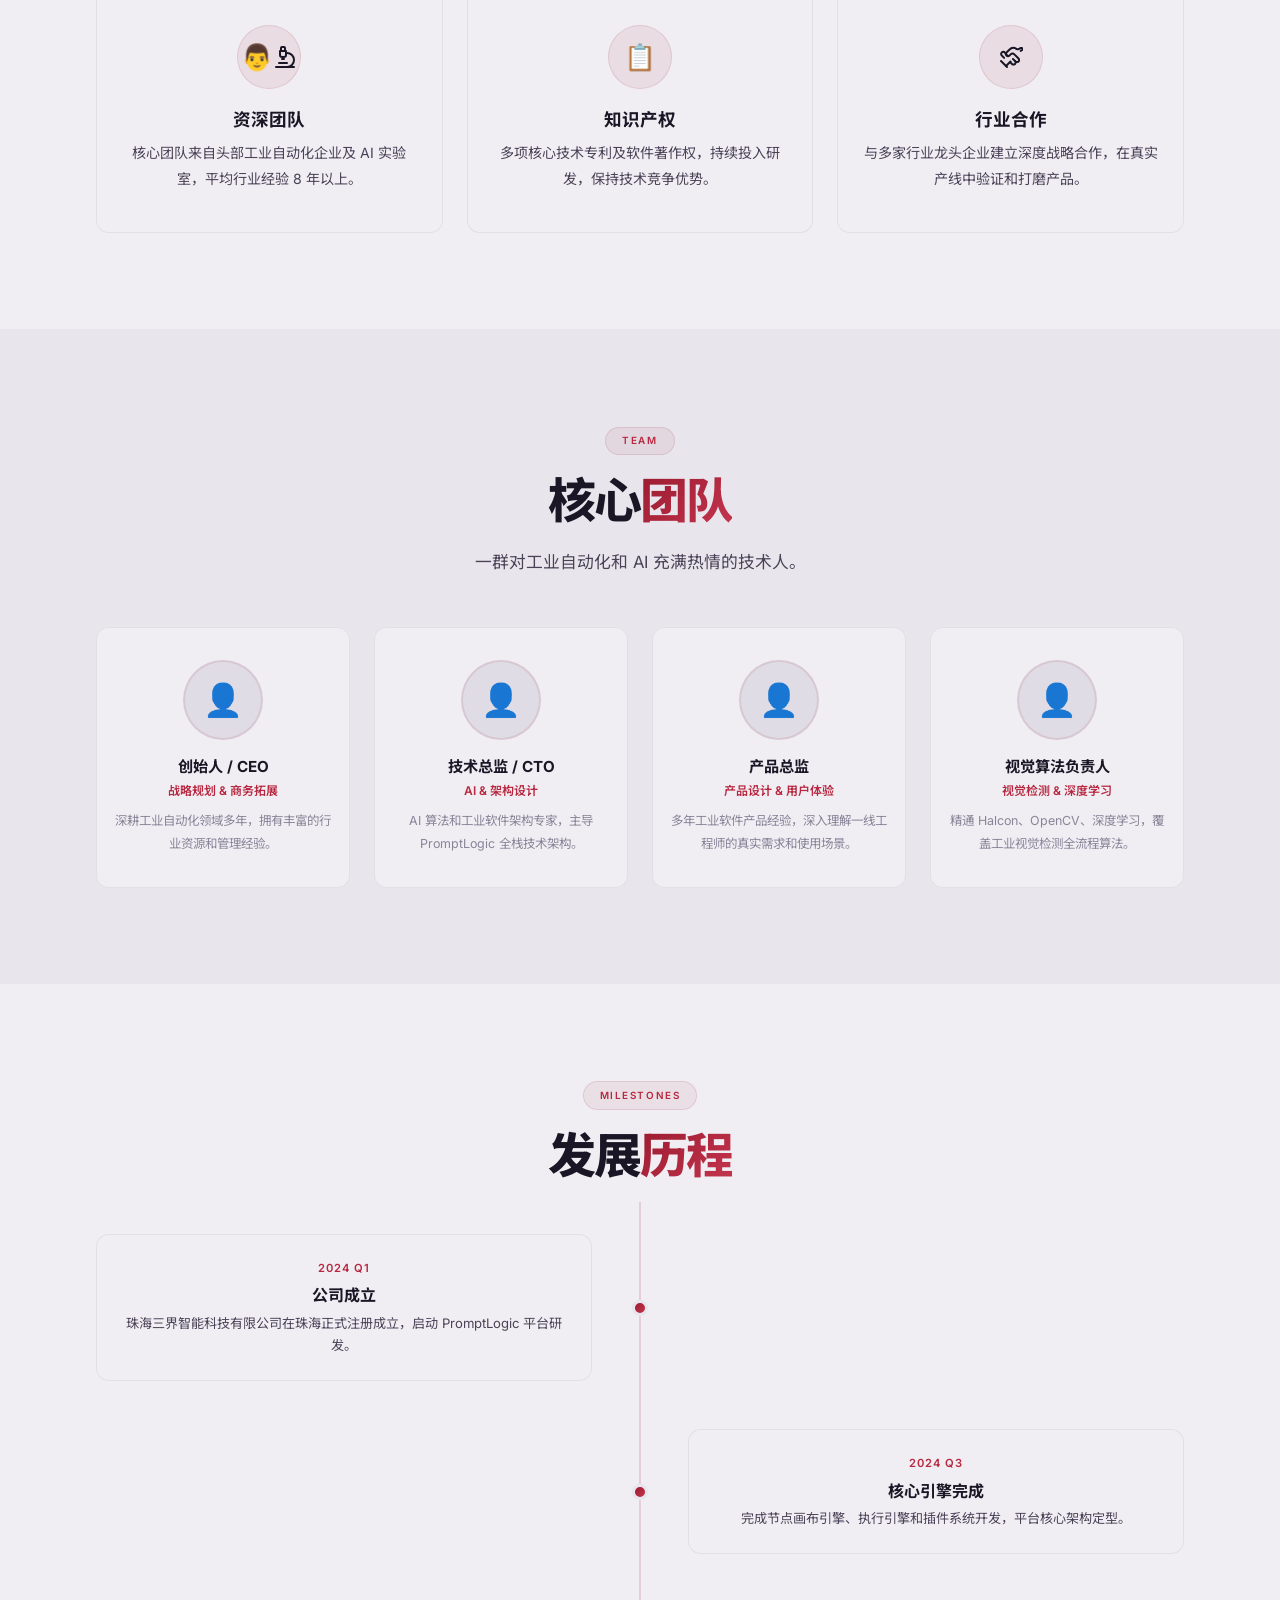
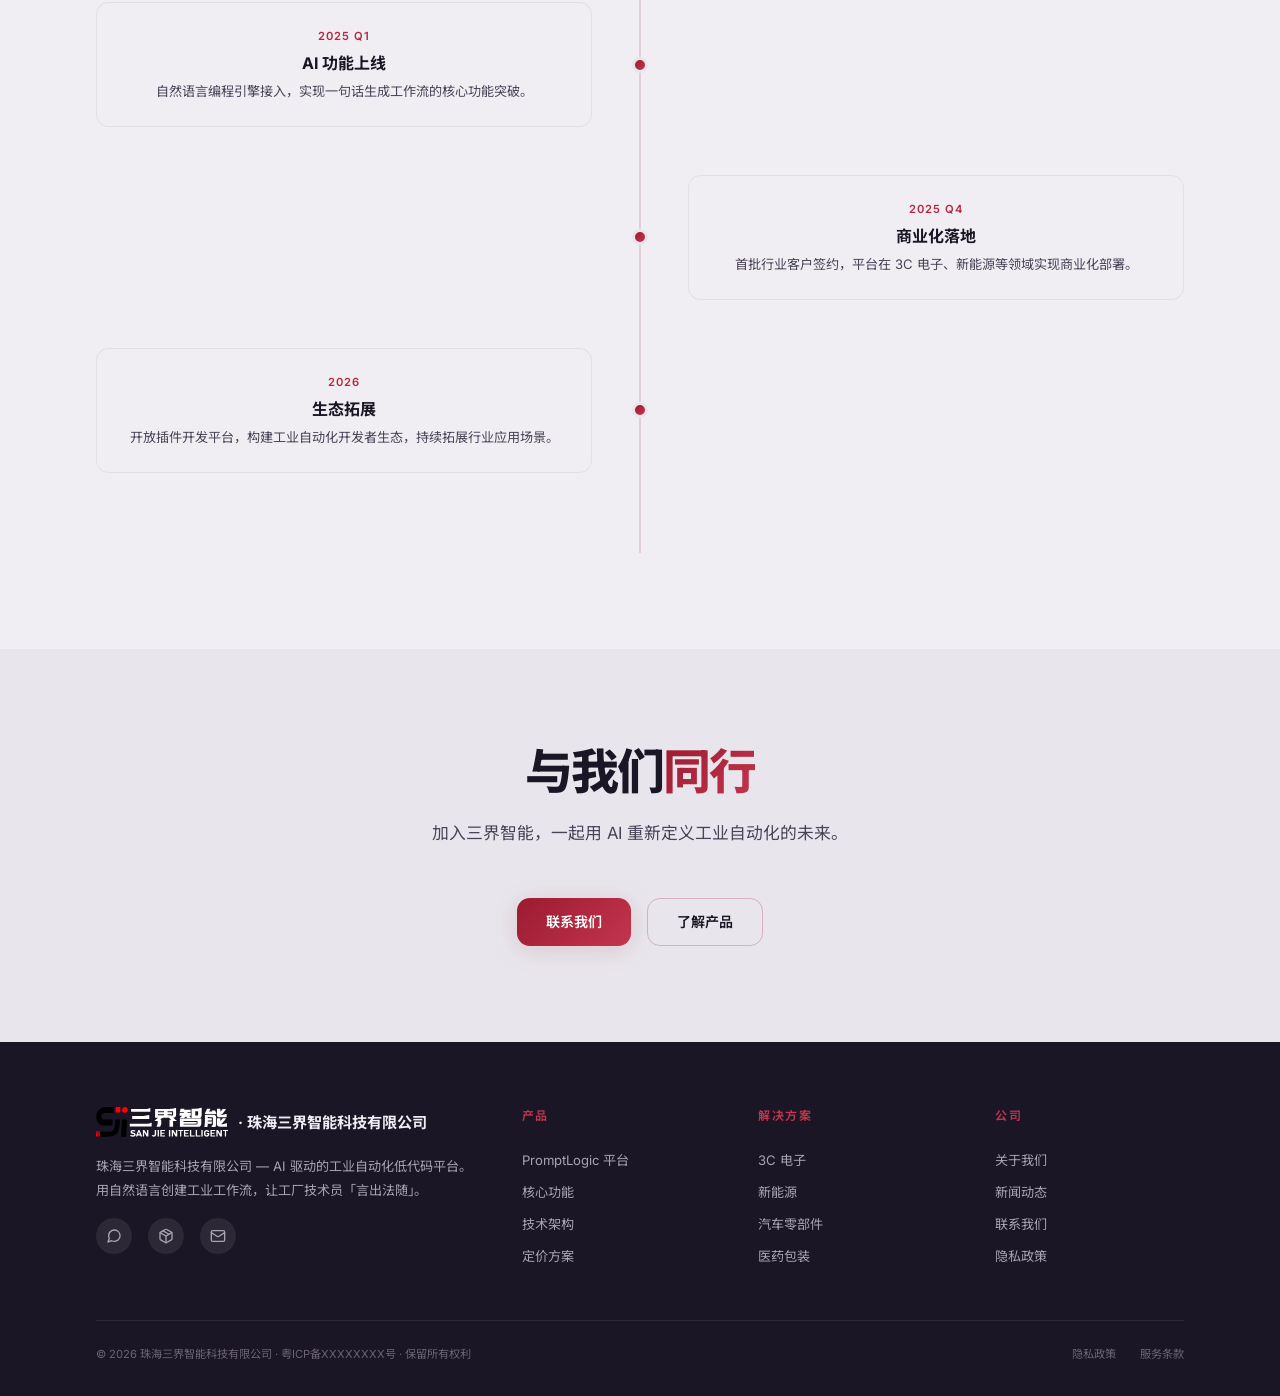
==== commit 6eaf610d: "feat: 全站emoji图标替换为SVG矢量图标 - 新增icons.js图标库和styles.css图标样式 - 6个页面及components.js全部使用内联SVG" ====
--- a/about.html
+++ b/about.html
@@ -78,7 +78,7 @@
       <div class="fade-up">
         <div class="mission-cards">
           <div class="mission-card">
-            <h4>🎯 使命</h4>
+            <h4><svg xmlns="http://www.w3.org/2000/svg" width="24" height="24" viewBox="0 0 24 24" fill="none" stroke="currentColor" stroke-width="2" stroke-linecap="round" stroke-linejoin="round"><circle cx="12" cy="12" r="10"/><circle cx="12" cy="12" r="6"/><circle cx="12" cy="12" r="2"/></svg> 使命</h4>
             <p>用 AI 技术降低工业自动化门槛，让每一位工厂技术员都能轻松创建智能工作流。</p>
           </div>
           <div class="mission-card">
@@ -86,11 +86,11 @@
             <p>成为全球领先的工业自动化 AI 平台提供商，推动制造业智能化转型。</p>
           </div>
           <div class="mission-card">
-            <h4>💡 理念</h4>
+            <h4><svg xmlns="http://www.w3.org/2000/svg" width="24" height="24" viewBox="0 0 24 24" fill="none" stroke="currentColor" stroke-width="2" stroke-linecap="round" stroke-linejoin="round"><path d="M15 14c.2-1 .7-1.7 1.5-2.5 1-.9 1.5-2.2 1.5-3.5A6 6 0 0 0 6 8c0 1 .2 2.2 1.5 3.5.7.7 1.3 1.5 1.5 2.5"/><path d="M9 18h6"/><path d="M10 22h4"/></svg> 理念</h4>
             <p>技术为人服务，AI 不是取代人，而是赋能人，让人做更有价值的事。</p>
           </div>
           <div class="mission-card">
-            <h4>⚡ 价值观</h4>
+            <h4><svg xmlns="http://www.w3.org/2000/svg" width="24" height="24" viewBox="0 0 24 24" fill="none" stroke="currentColor" stroke-width="2" stroke-linecap="round" stroke-linejoin="round"><polygon points="13 2 3 14 12 14 11 22 21 10 12 10 13 2"/></svg> 价值观</h4>
             <p>创新驱动 · 客户至上 · 精益求精 · 合作共赢</p>
           </div>
         </div>
@@ -122,7 +122,7 @@
         <p>标准化插件接口，支持第三方开发自定义节点，构建开放共赢的工业自动化生态。</p>
       </div>
       <div class="card value-card fade-up">
-        <div class="v-icon">👨‍🔬</div>
+        <div class="v-icon">👨‍<svg xmlns="http://www.w3.org/2000/svg" width="24" height="24" viewBox="0 0 24 24" fill="none" stroke="currentColor" stroke-width="2" stroke-linecap="round" stroke-linejoin="round"><path d="M6 18h8"/><path d="M3 22h18"/><path d="M14 22a7 7 0 1 0 0-14h-1"/><path d="M9 14h2"/><path d="M9 12a2 2 0 0 1-2-2V6h6v4a2 2 0 0 1-2 2Z"/><path d="M12 6V3a1 1 0 0 0-1-1H9a1 1 0 0 0-1 1v3"/></svg></div>
         <h3>资深团队</h3>
         <p>核心团队来自头部工业自动化企业及 AI 实验室，平均行业经验 8 年以上。</p>
       </div>
@@ -132,7 +132,7 @@
         <p>多项核心技术专利及软件著作权，持续投入研发，保持技术竞争优势。</p>
       </div>
       <div class="card value-card fade-up">
-        <div class="v-icon">🤝</div>
+        <div class="v-icon"><svg xmlns="http://www.w3.org/2000/svg" width="24" height="24" viewBox="0 0 24 24" fill="none" stroke="currentColor" stroke-width="2" stroke-linecap="round" stroke-linejoin="round"><path d="m11 17 2 2a1 1 0 1 0 3-3"/><path d="m14 14 2.5 2.5a1 1 0 1 0 3-3l-3.88-3.88a3 3 0 0 0-4.24 0l-.88.88a1 1 0 1 1-3-3l2.81-2.81a5.79 5.79 0 0 1 7.06-.87l.47.28a2 2 0 0 0 1.68.05l2.37-1.15a1 1 0 0 1 1.36.52l.13.3a1 1 0 0 1-.32 1.2l-1.37.95"/><path d="m5.15 12.84-2.36-2.36a2 2 0 0 1 0-3l.07-.06a2 2 0 0 1 3.01.22l2.97 3.41"/><path d="m2 16 6 6"/><path d="m7 21 4.5-4.5"/></svg></div>
         <h3>行业合作</h3>
         <p>与多家行业龙头企业建立深度战略合作，在真实产线中验证和打磨产品。</p>
       </div>
--- a/styles.css
+++ b/styles.css
@@ -5,36 +5,36 @@
 /* === Reset & Variables === */
 *{margin:0;padding:0;box-sizing:border-box}
 :root{
-  --bg:#08080c;
-  --bg2:#0e0c12;
-  --bg3:#16121e;
-  --bg4:#1e1828;
+  --bg:#e8e6ec;
+  --bg2:#f0eef3;
+  --bg3:#dfdce5;
+  --bg4:#d5d1dc;
   --wine:#9b1b30;
-  --wine-light:#c4354e;
+  --wine-light:#b82740;
   --wine-dark:#6e1322;
-  --wine-glow:rgba(155,27,48,.3);
-  --gold:#c9a96e;
-  --gold-light:#e0c78a;
+  --wine-glow:rgba(155,27,48,.15);
+  --gold:#a8863a;
+  --gold-light:#c9a96e;
   --blue:#2563eb;
   --blue-light:#60a5fa;
-  --text:#f0ecf4;
-  --text2:#a8a2b2;
-  --text3:#6b6474;
+  --text:#1a1625;
+  --text2:#4a4358;
+  --text3:#8a8498;
   --grad1:linear-gradient(135deg,#9b1b30,#c4354e);
   --grad2:linear-gradient(135deg,#c4354e,#e0c78a);
   --grad3:linear-gradient(135deg,#9b1b30,#c9a96e);
   --radius:.8rem;
   --radius-lg:1.2rem;
-  --shadow-sm:0 4px 16px rgba(0,0,0,.2);
-  --shadow-md:0 8px 32px rgba(0,0,0,.3);
-  --shadow-lg:0 20px 60px rgba(0,0,0,.4);
+  --shadow-sm:0 4px 16px rgba(0,0,0,.06);
+  --shadow-md:0 8px 32px rgba(0,0,0,.08);
+  --shadow-lg:0 20px 60px rgba(0,0,0,.1);
   --transition:.4s cubic-bezier(.25,.8,.25,1);
 }
 
 html{font-size:16px;scroll-behavior:smooth}
 body{font-family:'Inter','Noto Sans SC',sans-serif;background:var(--bg);color:var(--text);overflow-x:hidden;line-height:1.7}
 a{color:var(--wine-light);text-decoration:none;transition:var(--transition)}
-a:hover{color:var(--gold)}
+a:hover{color:var(--wine-dark)}
 ::selection{background:var(--wine);color:#fff}
 img{max-width:100%;height:auto}
 
@@ -61,35 +61,36 @@
   position:fixed;top:0;left:0;right:0;z-index:1000;
   padding:1rem 3rem;
   display:flex;align-items:center;justify-content:space-between;
-  background:rgba(8,8,12,.6);
+  background:rgba(26,22,37,.85);
   backdrop-filter:blur(28px) saturate(1.3);
-  border-bottom:1px solid rgba(155,27,48,.06);
+  border-bottom:1px solid rgba(0,0,0,.1);
   transition:var(--transition);
 }
 .navbar.scrolled{
   padding:.55rem 3rem;
-  background:rgba(8,8,12,.92);
-  border-bottom-color:rgba(155,27,48,.12);
-  box-shadow:0 8px 40px rgba(0,0,0,.5);
-}
-.nav-brand{display:flex;align-items:center;gap:.6rem;text-decoration:none;color:var(--text)}
+  background:rgba(26,22,37,.95);
+  border-bottom-color:rgba(0,0,0,.12);
+  box-shadow:0 4px 24px rgba(0,0,0,.1);
+}
+.nav-brand{display:flex;align-items:center;gap:.6rem;text-decoration:none;color:#f0ecf4}
 .nav-brand svg{width:28px;height:28px}
+.nav-brand img{filter:brightness(10)}
 .nav-brand span{font-size:1rem;font-weight:700}
-.nav-brand .cn{background:var(--grad1);-webkit-background-clip:text;-webkit-text-fill-color:transparent}
+.nav-brand .cn{color:#c4354e}
 
 .nav-links{display:flex;align-items:center;gap:2rem}
-.nav-links a{font-size:.82rem;font-weight:500;color:var(--text2);transition:.3s;position:relative}
-.nav-links a:hover{color:var(--text)}
+.nav-links a{font-size:.82rem;font-weight:500;color:rgba(240,236,244,.7);transition:.3s;position:relative}
+.nav-links a:hover{color:#f0ecf4}
 .nav-links a::after{content:'';position:absolute;bottom:-4px;left:0;width:0;height:1.5px;background:var(--grad1);transition:.3s}
 .nav-links a:hover::after{width:100%}
-.nav-links a.active{color:var(--wine-light)}
+.nav-links a.active{color:#f0ecf4}
 .nav-links a.active::after{width:100%}
 
 .nav-cta{padding:.4rem 1rem !important;font-size:.8rem !important}
 .nav-cta::after{display:none !important}
 
 /* Mobile menu */
-.nav-toggle{display:none;background:none;border:none;color:var(--text);font-size:1.5rem;cursor:pointer}
+.nav-toggle{display:none;background:none;border:none;color:#f0ecf4;font-size:1.5rem;cursor:pointer}
 
 /* === Buttons === */
 .btn{
@@ -111,12 +112,12 @@
 }
 .btn-outline{
   background:transparent;color:var(--text);
-  border:1.5px solid rgba(155,27,48,.3);
+  border:1.5px solid rgba(155,27,48,.25);
 }
 .btn-outline:hover{
   border-color:var(--wine-light);
   background:rgba(155,27,48,.05);
-  color:#fff;
+  color:var(--wine-dark);
   transform:translateY(-1px);
 }
 .btn-ghost{background:transparent;color:var(--wine-light);padding:.5rem 1rem}
@@ -149,7 +150,7 @@
 /* === Cards === */
 .card{
   background:var(--bg2);
-  border:1px solid rgba(155,27,48,.05);
+  border:1px solid rgba(0,0,0,.06);
   border-radius:var(--radius);
   padding:2rem;
   transition:var(--transition);
@@ -158,11 +159,11 @@
 .card::before{
   content:'';position:absolute;inset:-1px;
   border-radius:var(--radius);
-  background:linear-gradient(135deg,rgba(155,27,48,.15),transparent 60%);
+  background:linear-gradient(135deg,rgba(155,27,48,.08),transparent 60%);
   opacity:0;transition:var(--transition);z-index:0;
 }
 .card:hover{
-  border-color:rgba(155,27,48,.15);
+  border-color:rgba(155,27,48,.12);
   transform:translateY(-5px);
   box-shadow:var(--shadow-lg);
 }
@@ -181,13 +182,13 @@
 }
 .page-hero::before{
   content:'';position:absolute;inset:0;
-  background:radial-gradient(ellipse 60% 50% at 50% 40%,rgba(155,27,48,.06) 0%,transparent 70%),
-             radial-gradient(circle at 20% 80%,rgba(110,19,34,.04) 0%,transparent 35%);
+  background:radial-gradient(ellipse 60% 50% at 50% 40%,rgba(155,27,48,.04) 0%,transparent 70%),
+             radial-gradient(circle at 20% 80%,rgba(110,19,34,.02) 0%,transparent 35%);
   pointer-events:none;
 }
 .page-hero::after{
   content:'';position:absolute;bottom:0;left:0;right:0;height:1px;
-  background:linear-gradient(90deg,transparent,rgba(155,27,48,.15),transparent);
+  background:linear-gradient(90deg,transparent,rgba(0,0,0,.08),transparent);
 }
 .page-hero h1{margin-bottom:.8rem;position:relative}
 .page-hero .page-desc{
@@ -198,9 +199,10 @@
 
 /* === Footer === */
 .footer{
-  background:var(--bg2);
-  border-top:1px solid rgba(155,27,48,.06);
+  background:#1a1625;
+  border-top:1px solid rgba(0,0,0,.08);
   padding:4rem 0 2rem;
+  color:#f0ecf4;
 }
 .footer-top{
   display:grid;
@@ -210,42 +212,43 @@
 }
 .footer-brand-block .footer-logo{
   display:flex;align-items:center;gap:.6rem;
-  margin-bottom:1rem;text-decoration:none;color:var(--text);
+  margin-bottom:1rem;text-decoration:none;color:#f0ecf4;
 }
 .footer-brand-block .footer-logo svg{width:24px;height:24px}
+.footer-brand-block .footer-logo img{filter:brightness(10)}
 .footer-brand-block .footer-logo span{font-size:.95rem;font-weight:700}
-.footer-brand-block .footer-logo .cn{background:var(--grad1);-webkit-background-clip:text;-webkit-text-fill-color:transparent}
-.footer-brand-block p{font-size:.82rem;color:var(--text3);line-height:1.8;margin-bottom:1rem}
+.footer-brand-block .footer-logo .cn{color:#c4354e}
+.footer-brand-block p{font-size:.82rem;color:#a8a2b2;line-height:1.8;margin-bottom:1rem}
 .footer-social{display:flex;gap:1rem}
 .footer-social a{
   width:36px;height:36px;
   border-radius:50%;
-  background:var(--bg3);
+  background:rgba(255,255,255,.08);
   display:flex;align-items:center;justify-content:center;
-  color:var(--text3);font-size:.85rem;transition:.3s;
+  color:#a8a2b2;font-size:.85rem;transition:.3s;
 }
 .footer-social a:hover{background:var(--wine);color:#fff}
 
 .footer-col h4{
   font-size:.75rem;font-weight:600;
   text-transform:uppercase;letter-spacing:.12em;
-  color:var(--wine-light);margin-bottom:1.2rem;
+  color:#c4354e;margin-bottom:1.2rem;
 }
 .footer-col a{
   display:block;font-size:.82rem;
-  color:var(--text3);padding:.3rem 0;transition:.3s;
-}
-.footer-col a:hover{color:var(--text);padding-left:.3rem}
+  color:#a8a2b2;padding:.3rem 0;transition:.3s;
+}
+.footer-col a:hover{color:#f0ecf4;padding-left:.3rem}
 
 .footer-bottom{
-  border-top:1px solid rgba(255,255,255,.03);
+  border-top:1px solid rgba(255,255,255,.08);
   padding-top:1.5rem;
   display:flex;justify-content:space-between;align-items:center;
 }
-.footer-copy{font-size:.7rem;color:var(--text3)}
+.footer-copy{font-size:.7rem;color:#6b6474}
 .footer-legal{display:flex;gap:1.5rem}
-.footer-legal a{font-size:.7rem;color:var(--text3)}
-.footer-legal a:hover{color:var(--wine-light)}
+.footer-legal a{font-size:.7rem;color:#6b6474}
+.footer-legal a:hover{color:#c4354e}
 
 /* === Scroll Animations === */
 .fade-up{opacity:0;transform:translateY(40px);transition:opacity .8s cubic-bezier(.16,1,.3,1),transform .8s cubic-bezier(.16,1,.3,1)}
@@ -256,6 +259,16 @@
 .fade-up:nth-child(5){transition-delay:.4s}
 .fade-up:nth-child(6){transition-delay:.5s}
 
+/* === SVG Icons === */
+.icon svg{width:2.4rem;height:2.4rem;color:var(--wine-light)}
+.h-icon svg{width:2rem;height:2rem;color:var(--wine-light)}
+.contact-info-icon svg{width:1.3rem;height:1.3rem;color:var(--wine-light)}
+.qr-placeholder svg{width:2.5rem;height:2.5rem;color:var(--wine-light)}
+.case-icon svg{width:2rem;height:2rem}
+.solution-icon-lg svg{width:3rem;height:3rem;color:var(--wine-light)}
+.av-icon svg{width:1.6rem;height:1.6rem}
+.news-featured-img svg{width:3rem;height:3rem;color:var(--wine-light)}
+
 /* === Particles Canvas === */
 #particles{position:fixed;inset:0;z-index:0;pointer-events:none}
 
@@ -263,7 +276,7 @@
 .quote{
   border-left:3px solid var(--wine);
   padding:1rem 1.5rem;
-  background:rgba(155,27,48,.025);
+  background:rgba(155,27,48,.04);
   border-radius:0 var(--radius) var(--radius) 0;
   font-size:.95rem;color:var(--wine-light);
   font-style:italic;
@@ -294,10 +307,10 @@
 .timeline-item:nth-child(even){flex-direction:row-reverse}
 .timeline-content{
   width:calc(50% - 3rem);
-  background:var(--bg2);border:1px solid rgba(155,27,48,.06);
+  background:var(--bg2);border:1px solid rgba(0,0,0,.06);
   border-radius:var(--radius);padding:1.5rem;
 }
-.timeline-content:hover{border-color:rgba(155,27,48,.15)}
+.timeline-content:hover{border-color:rgba(155,27,48,.12)}
 .timeline-dot{
   position:absolute;left:50%;transform:translateX(-50%);
   width:16px;height:16px;border-radius:50%;
@@ -313,7 +326,7 @@
 
 /* === News Cards === */
 .news-card{
-  background:var(--bg2);border:1px solid rgba(155,27,48,.05);
+  background:var(--bg2);border:1px solid rgba(0,0,0,.06);
   border-radius:var(--radius);overflow:hidden;transition:var(--transition);
 }
 .news-card:hover{
@@ -348,7 +361,7 @@
 }
 .form-input{
   width:100%;padding:.75rem 1rem;
-  background:var(--bg3);border:1px solid rgba(155,27,48,.08);
+  background:var(--bg3);border:1px solid rgba(0,0,0,.1);
   border-radius:var(--radius);color:var(--text);
   font-size:.88rem;font-family:inherit;
   transition:.3s;outline:none;
@@ -378,9 +391,9 @@
 /* === Showcase Frame === */
 .showcase-frame{
   position:relative;background:var(--bg2);
-  border:1px solid rgba(155,27,48,.08);
+  border:1px solid rgba(0,0,0,.08);
   border-radius:1rem;padding:.5rem;
-  box-shadow:var(--shadow-lg),0 0 120px rgba(155,27,48,.03),inset 0 1px 0 rgba(255,255,255,.02);
+  box-shadow:0 20px 60px rgba(0,0,0,.1),0 0 80px rgba(155,27,48,.02);
   max-width:64rem;margin:0 auto;
 }
 .showcase-frame img{width:100%;border-radius:.6rem;display:block;transition:opacity .5s}
@@ -388,12 +401,12 @@
 
 /* === Architecture Layers === */
 .arch-layers{
-  background:var(--bg2);border:1px solid rgba(155,27,48,.06);
+  background:var(--bg2);border:1px solid rgba(0,0,0,.06);
   border-radius:var(--radius);padding:2.2rem;
   max-width:56rem;margin:0 auto;
 }
 .arch-layer{
-  border:1px solid rgba(155,27,48,.06);border-radius:.5rem;
+  border:1px solid rgba(0,0,0,.06);border-radius:.5rem;
   padding:1rem 1.2rem;margin-bottom:.6rem;
 }
 .arch-layer:last-child{margin-bottom:0}
@@ -403,17 +416,17 @@
 }
 .arch-tags{display:flex;gap:.5rem;flex-wrap:wrap}
 .arch-tag{
-  background:rgba(155,27,48,.03);border:1px solid rgba(155,27,48,.06);
+  background:rgba(155,27,48,.04);border:1px solid rgba(155,27,48,.08);
   border-radius:.35rem;padding:.35rem .8rem;font-size:.78rem;
 }
-.arch-tag.highlight{border-color:rgba(155,27,48,.2);background:rgba(155,27,48,.08);font-weight:600}
+.arch-tag.highlight{border-color:rgba(155,27,48,.2);background:rgba(155,27,48,.1);font-weight:600}
 .arch-connector{text-align:center;color:var(--wine-light);font-size:.7rem;margin:.3rem 0;opacity:.5}
 
 /* === Pricing Cards === */
 .pricing-card{text-align:center;padding:2.5rem 1.5rem;position:relative}
 .pricing-card.featured{
-  border-color:rgba(155,27,48,.25);
-  background:linear-gradient(160deg,var(--bg2),rgba(155,27,48,.04));
+  border-color:rgba(155,27,48,.2);
+  background:linear-gradient(160deg,#fff,rgba(155,27,48,.03));
 }
 .pricing-card.featured::before{
   content:'推荐';position:absolute;top:-.65rem;left:50%;
@@ -438,20 +451,20 @@
 .compare{display:flex;gap:2rem;align-items:stretch}
 .compare-side{
   flex:1;background:var(--bg2);border-radius:var(--radius);
-  padding:2.5rem;border:1px solid rgba(255,255,255,.03);
-}
-.compare-side.good{border-color:rgba(155,27,48,.12);background:linear-gradient(160deg,var(--bg2),rgba(155,27,48,.03))}
+  padding:2.5rem;border:1px solid rgba(0,0,0,.06);
+}
+.compare-side.good{border-color:rgba(155,27,48,.12);background:linear-gradient(160deg,#fff,rgba(155,27,48,.03))}
 .compare-arrow{display:flex;align-items:center;font-size:2.4rem;color:var(--wine-light);opacity:.4}
 .compare-side h3{font-size:1.15rem;font-weight:700;margin-bottom:1.4rem}
 .compare-side.bad h3{color:var(--text3)}
 .compare-side.good h3{color:var(--wine-light)}
 .flow-steps{display:flex;flex-wrap:wrap;gap:.5rem;align-items:center;margin-bottom:1.2rem}
 .flow-step{
-  background:var(--bg3);border:1px solid rgba(255,255,255,.04);
+  background:var(--bg3);border:1px solid rgba(0,0,0,.06);
   border-radius:.4rem;padding:.4rem .8rem;font-size:.8rem;font-weight:500;
 }
 .flow-arrow{color:var(--text3);font-size:.85rem}
-.compare-side.good .flow-step{border-color:rgba(155,27,48,.12);background:rgba(155,27,48,.04)}
+.compare-side.good .flow-step{border-color:rgba(155,27,48,.12);background:rgba(155,27,48,.05)}
 
 /* === Industry Cards === */
 .industry-card{text-align:center;padding:2.5rem 1.5rem}
@@ -480,12 +493,12 @@
 }
 .partner-logo{
   min-width:120px;height:50px;
-  background:var(--bg3);border:1px solid rgba(155,27,48,.06);
+  background:var(--bg2);border:1px solid rgba(0,0,0,.06);
   border-radius:.5rem;
   display:flex;align-items:center;justify-content:center;
   padding:.5rem 1.5rem;
   color:var(--text3);font-size:.78rem;font-weight:600;
-  opacity:.5;transition:.3s;
+  opacity:.6;transition:.3s;
 }
 .partner-logo:hover{opacity:1;border-color:rgba(155,27,48,.15)}
 .partners-overflow{overflow:hidden;position:relative}
@@ -513,7 +526,7 @@
   .nav-links{
     display:none;
     position:fixed;top:60px;left:0;right:0;
-    background:rgba(8,8,12,.98);
+    background:rgba(26,22,37,.98);
     flex-direction:column;padding:2rem;gap:1.2rem;
     border-bottom:1px solid rgba(155,27,48,.1);
   }
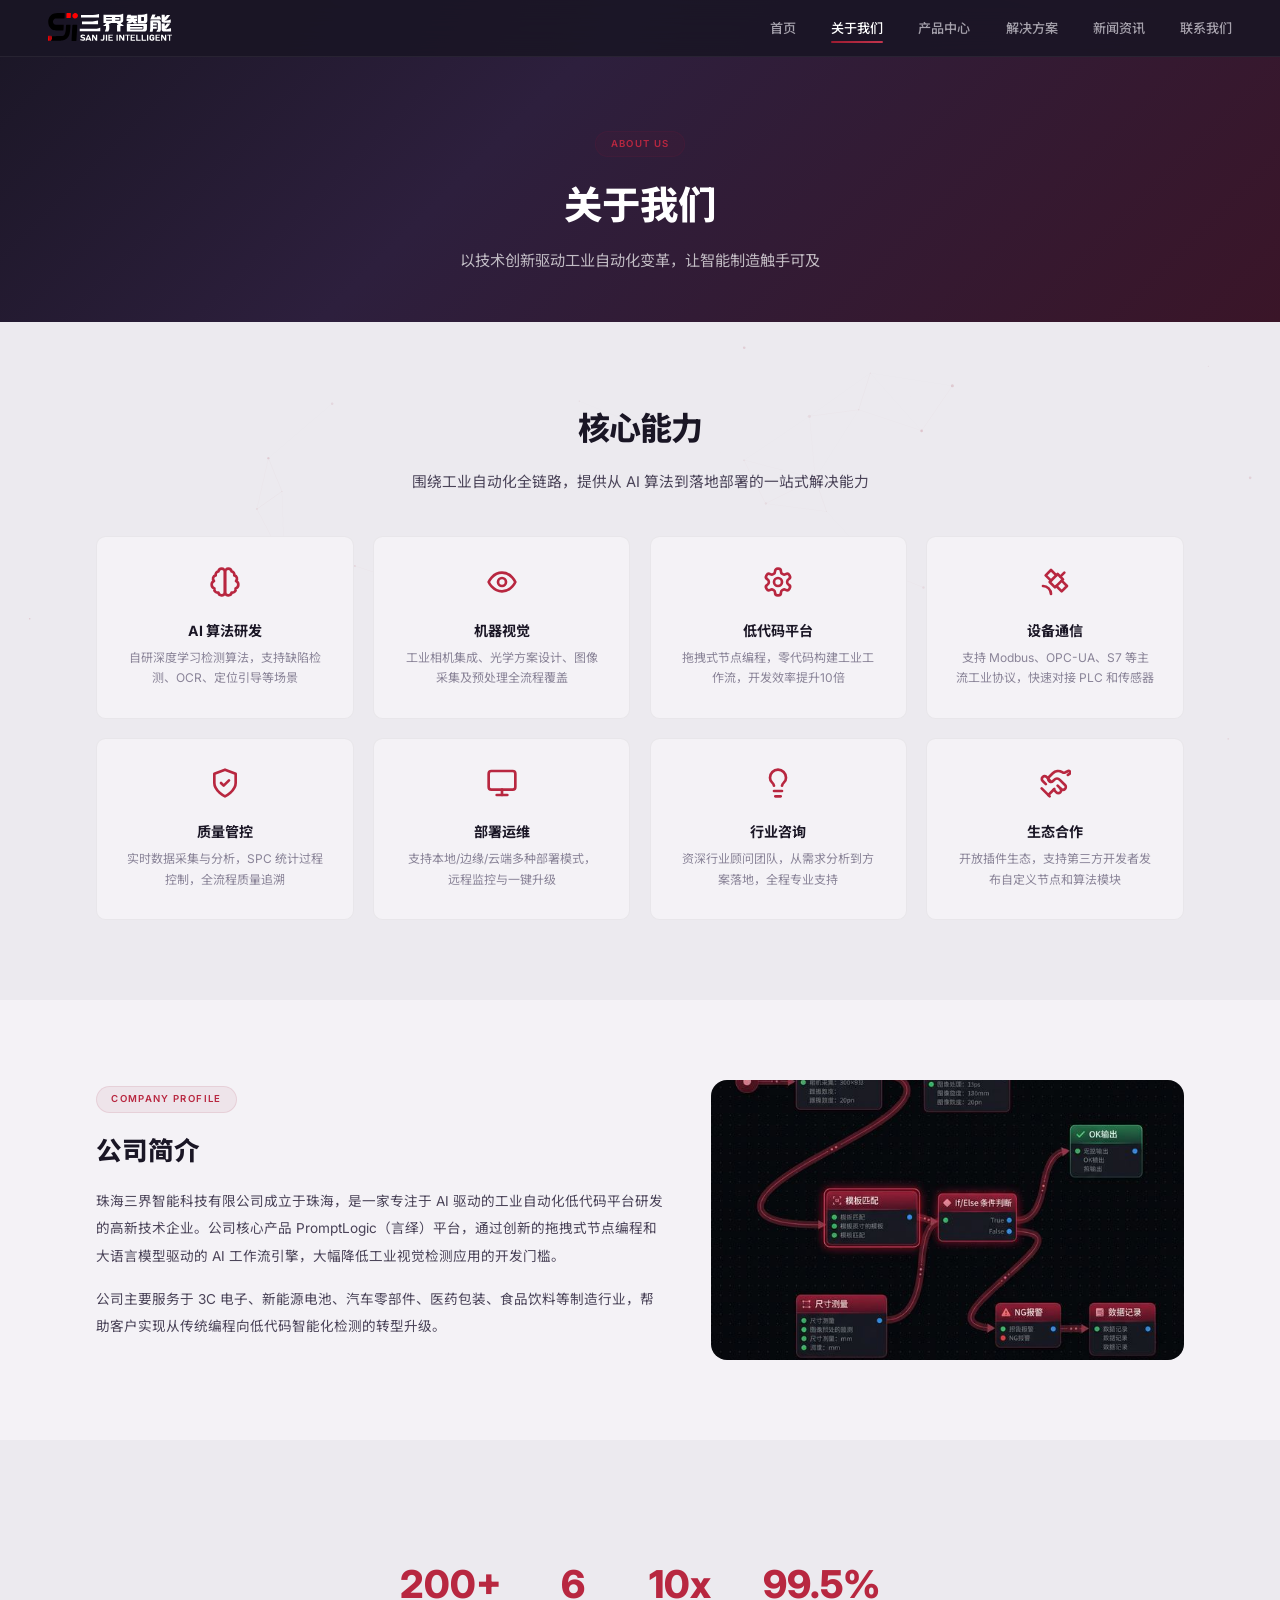
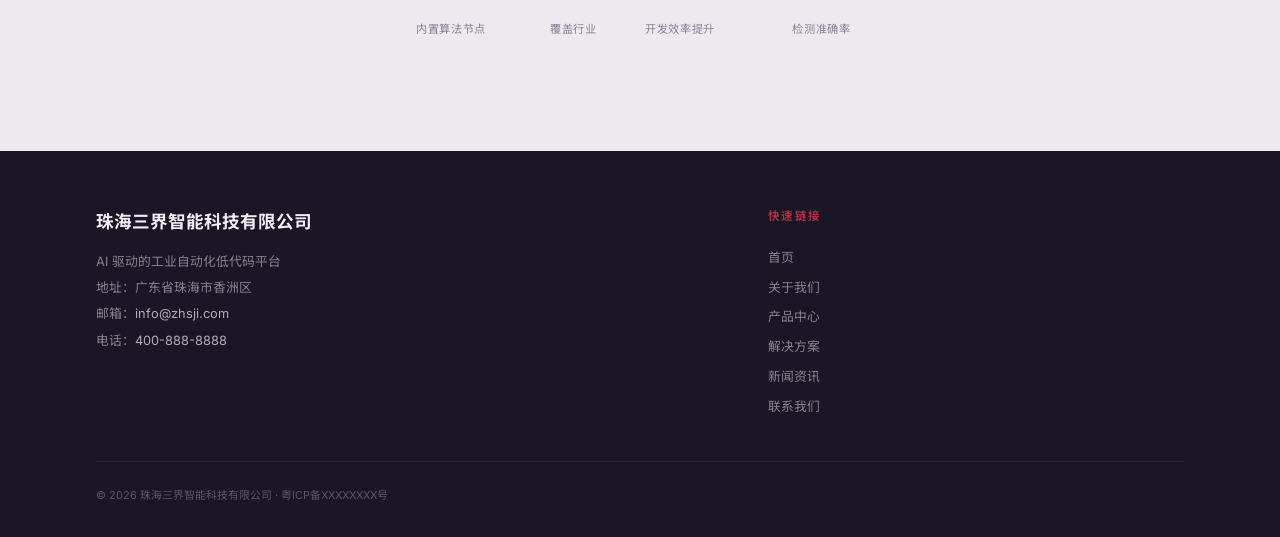
==== commit b9bd28eb: "feat: 全站重构 - 参照模板结构重建6页企业官网 - 全新CSS布局系统(Banner轮播/亮点条/案例网格/新闻列表/联系卡片) - 全新components.js(导航/页脚/轮播/动画) " ====
--- a/about.html
+++ b/about.html
@@ -4,235 +4,110 @@
 <meta charset="UTF-8">
 <meta name="viewport" content="width=device-width, initial-scale=1.0">
 <title>关于我们 — 珠海三界智能科技有限公司</title>
-<meta name="description" content="了解珠海三界智能科技有限公司：使命、愿景、核心团队和发展历程。AI 驱动工业自动化创新的引领者。">
-<link href="https://fonts.googleapis.com/css2?family=Inter:wght@300;400;500;600;700;800;900&family=Noto+Sans+SC:wght@300;400;500;700;900&family=JetBrains+Mono:wght@400;500&display=swap" rel="stylesheet">
+<meta name="description" content="了解珠海三界智能科技有限公司的发展历程、核心能力和企业文化。">
+<link href="https://fonts.googleapis.com/css2?family=Inter:wght@300;400;500;600;700;800;900&family=Noto+Sans+SC:wght@300;400;500;700;900&display=swap" rel="stylesheet">
 <link rel="stylesheet" href="styles.css">
-<style>
-.values-grid{display:grid;grid-template-columns:repeat(3,1fr);gap:1.5rem}
-.value-card{text-align:center;padding:2.5rem 1.5rem}
-.value-card .v-icon{
-  width:64px;height:64px;border-radius:50%;margin:0 auto 1.2rem;
-  background:rgba(155,27,48,.08);border:1px solid rgba(155,27,48,.12);
-  display:flex;align-items:center;justify-content:center;font-size:1.6rem;
-}
-.team-grid{display:grid;grid-template-columns:repeat(4,1fr);gap:1.5rem}
-.team-card{text-align:center;padding:2rem 1rem}
-.team-avatar{
-  width:80px;height:80px;border-radius:50%;margin:0 auto 1rem;
-  background:var(--bg3);border:2px solid rgba(155,27,48,.1);
-  display:flex;align-items:center;justify-content:center;font-size:2rem;
-  transition:.3s;
-}
-.team-card:hover .team-avatar{border-color:var(--wine-light);transform:scale(1.05)}
-.team-card h3{font-size:.95rem;margin-bottom:.2rem}
-.team-card .role{font-size:.75rem;color:var(--wine-light);font-weight:600;margin-bottom:.5rem}
-.team-card p{font-size:.78rem;color:var(--text3)}
-
-.intro-grid{display:grid;grid-template-columns:1fr 1fr;gap:4rem;align-items:center}
-.intro-text h3{font-size:1.3rem;margin-bottom:1rem;color:var(--wine-light)}
-.intro-text p{font-size:.92rem;color:var(--text2);line-height:1.9;margin-bottom:1.5rem}
-
-.mission-cards{display:grid;grid-template-columns:repeat(2,1fr);gap:1.5rem}
-.mission-card{padding:2rem;background:var(--bg3);border:1px solid rgba(155,27,48,.06);border-radius:var(--radius)}
-.mission-card h4{font-size:.7rem;font-weight:600;color:var(--wine-light);text-transform:uppercase;letter-spacing:.12em;margin-bottom:.6rem}
-.mission-card p{font-size:.92rem;color:var(--text2);line-height:1.8}
-
-@media(max-width:1024px){
-  .values-grid{grid-template-columns:repeat(2,1fr)}
-  .team-grid{grid-template-columns:repeat(2,1fr)}
-  .intro-grid{grid-template-columns:1fr}
-}
-@media(max-width:640px){
-  .values-grid,.mission-cards{grid-template-columns:1fr}
-  .team-grid{grid-template-columns:1fr}
-}
-</style>
 </head>
 <body>
-
 <canvas id="particles"></canvas>
 
-<!-- Page Hero -->
 <section class="page-hero">
   <div class="container">
-    <span class="section-label">ABOUT US</span>
-    <h1>关于<span class="hl">三界智能</span></h1>
-    <p class="page-desc">AI 驱动工业自动化创新，让每一位工厂技术员都能驾驭智能化未来</p>
+    <div class="section-label">ABOUT US</div>
+    <h1>关于我们</h1>
+    <p class="page-desc">以技术创新驱动工业自动化变革，让智能制造触手可及</p>
   </div>
 </section>
 
-<!-- Company Introduction -->
+<!-- Service / Ability Cards -->
 <section>
   <div class="container">
-    <div class="intro-grid">
-      <div class="intro-text fade-up">
-        <h3>用 AI 重新定义工业自动化</h3>
-        <p>珠海三界智能科技有限公司成立于珠海，是一家专注于工业自动化领域 AI 技术创新的高新技术企业。公司核心团队深耕工业视觉检测、运动控制和智能制造领域多年，拥有丰富的行业经验和技术积累。</p>
-        <p>我们的核心产品 PromptLogic（言绎）是全球首款 AI 驱动的工业自动化低代码平台，通过自然语言编程技术，彻底打破了传统工业自动化开发的高门槛壁垒，让工厂技术员无需编程背景即可创建复杂的工业工作流。</p>
-        <div class="stats-row" style="justify-content:flex-start;gap:2.5rem;margin-top:2rem">
-          <div class="stat-item" style="text-align:left"><div class="stat-val" style="font-size:2rem">2024</div><div class="stat-label">公司成立</div></div>
-          <div class="stat-item" style="text-align:left"><div class="stat-val" style="font-size:2rem">珠海</div><div class="stat-label">总部所在地</div></div>
-          <div class="stat-item" style="text-align:left"><div class="stat-val" style="font-size:2rem">AI+</div><div class="stat-label">核心技术</div></div>
-        </div>
+    <div class="section-center">
+      <h2 class="section-title fade-up">核心能力</h2>
+      <p class="section-desc fade-up">围绕工业自动化全链路，提供从 AI 算法到落地部署的一站式解决能力</p>
+    </div>
+    <div class="service-grid">
+      <div class="service-card fade-up">
+        <svg xmlns="http://www.w3.org/2000/svg" width="24" height="24" viewBox="0 0 24 24" fill="none" stroke="currentColor" stroke-width="2" stroke-linecap="round" stroke-linejoin="round"><path d="M9.5 2A2.5 2.5 0 0 1 12 4.5v15a2.5 2.5 0 0 1-4.96.44 2.5 2.5 0 0 1-2.96-3.08 3 3 0 0 1-.34-5.58 2.5 2.5 0 0 1 1.32-4.24 2.5 2.5 0 0 1 1.98-3A2.5 2.5 0 0 1 9.5 2Z"/><path d="M14.5 2A2.5 2.5 0 0 0 12 4.5v15a2.5 2.5 0 0 0 4.96.44 2.5 2.5 0 0 0 2.96-3.08 3 3 0 0 0 .34-5.58 2.5 2.5 0 0 0-1.32-4.24 2.5 2.5 0 0 0-1.98-3A2.5 2.5 0 0 0 14.5 2Z"/></svg>
+        <h4>AI 算法研发</h4>
+        <p>自研深度学习检测算法，支持缺陷检测、OCR、定位引导等场景</p>
       </div>
-      <div class="fade-up">
-        <div class="mission-cards">
-          <div class="mission-card">
-            <h4><svg xmlns="http://www.w3.org/2000/svg" width="24" height="24" viewBox="0 0 24 24" fill="none" stroke="currentColor" stroke-width="2" stroke-linecap="round" stroke-linejoin="round"><circle cx="12" cy="12" r="10"/><circle cx="12" cy="12" r="6"/><circle cx="12" cy="12" r="2"/></svg> 使命</h4>
-            <p>用 AI 技术降低工业自动化门槛，让每一位工厂技术员都能轻松创建智能工作流。</p>
-          </div>
-          <div class="mission-card">
-            <h4>🔭 愿景</h4>
-            <p>成为全球领先的工业自动化 AI 平台提供商，推动制造业智能化转型。</p>
-          </div>
-          <div class="mission-card">
-            <h4><svg xmlns="http://www.w3.org/2000/svg" width="24" height="24" viewBox="0 0 24 24" fill="none" stroke="currentColor" stroke-width="2" stroke-linecap="round" stroke-linejoin="round"><path d="M15 14c.2-1 .7-1.7 1.5-2.5 1-.9 1.5-2.2 1.5-3.5A6 6 0 0 0 6 8c0 1 .2 2.2 1.5 3.5.7.7 1.3 1.5 1.5 2.5"/><path d="M9 18h6"/><path d="M10 22h4"/></svg> 理念</h4>
-            <p>技术为人服务，AI 不是取代人，而是赋能人，让人做更有价值的事。</p>
-          </div>
-          <div class="mission-card">
-            <h4><svg xmlns="http://www.w3.org/2000/svg" width="24" height="24" viewBox="0 0 24 24" fill="none" stroke="currentColor" stroke-width="2" stroke-linecap="round" stroke-linejoin="round"><polygon points="13 2 3 14 12 14 11 22 21 10 12 10 13 2"/></svg> 价值观</h4>
-            <p>创新驱动 · 客户至上 · 精益求精 · 合作共赢</p>
-          </div>
-        </div>
+      <div class="service-card fade-up">
+        <svg xmlns="http://www.w3.org/2000/svg" width="24" height="24" viewBox="0 0 24 24" fill="none" stroke="currentColor" stroke-width="2" stroke-linecap="round" stroke-linejoin="round"><path d="M2 12s3-7 10-7 10 7 10 7-3 7-10 7-10-7-10-7Z"/><circle cx="12" cy="12" r="3"/></svg>
+        <h4>机器视觉</h4>
+        <p>工业相机集成、光学方案设计、图像采集及预处理全流程覆盖</p>
+      </div>
+      <div class="service-card fade-up">
+        <svg xmlns="http://www.w3.org/2000/svg" width="24" height="24" viewBox="0 0 24 24" fill="none" stroke="currentColor" stroke-width="2" stroke-linecap="round" stroke-linejoin="round"><path d="M12.22 2h-.44a2 2 0 0 0-2 2v.18a2 2 0 0 1-1 1.73l-.43.25a2 2 0 0 1-2 0l-.15-.08a2 2 0 0 0-2.73.73l-.22.38a2 2 0 0 0 .73 2.73l.15.1a2 2 0 0 1 1 1.72v.51a2 2 0 0 1-1 1.74l-.15.09a2 2 0 0 0-.73 2.73l.22.38a2 2 0 0 0 2.73.73l.15-.08a2 2 0 0 1 2 0l.43.25a2 2 0 0 1 1 1.73V20a2 2 0 0 0 2 2h.44a2 2 0 0 0 2-2v-.18a2 2 0 0 1 1-1.73l.43-.25a2 2 0 0 1 2 0l.15.08a2 2 0 0 0 2.73-.73l.22-.39a2 2 0 0 0-.73-2.73l-.15-.08a2 2 0 0 1-1-1.74v-.5a2 2 0 0 1 1-1.74l.15-.09a2 2 0 0 0 .73-2.73l-.22-.38a2 2 0 0 0-2.73-.73l-.15.08a2 2 0 0 1-2 0l-.43-.25a2 2 0 0 1-1-1.73V4a2 2 0 0 0-2-2z"/><circle cx="12" cy="12" r="3"/></svg>
+        <h4>低代码平台</h4>
+        <p>拖拽式节点编程，零代码构建工业工作流，开发效率提升10倍</p>
+      </div>
+      <div class="service-card fade-up">
+        <svg xmlns="http://www.w3.org/2000/svg" width="24" height="24" viewBox="0 0 24 24" fill="none" stroke="currentColor" stroke-width="2" stroke-linecap="round" stroke-linejoin="round"><path d="M13 7 9 3 5 7l4 4"/><path d="m17 11 4 4-4 4-4-4"/><path d="m8 12 4 4 6-6-4-4Z"/><path d="m16 8 3-3"/><path d="M9 21a6 6 0 0 0-6-6"/></svg>
+        <h4>设备通信</h4>
+        <p>支持 Modbus、OPC-UA、S7 等主流工业协议，快速对接 PLC 和传感器</p>
+      </div>
+      <div class="service-card fade-up">
+        <svg xmlns="http://www.w3.org/2000/svg" width="24" height="24" viewBox="0 0 24 24" fill="none" stroke="currentColor" stroke-width="2" stroke-linecap="round" stroke-linejoin="round"><path d="M12 22s8-4 8-10V5l-8-3-8 3v7c0 6 8 10 8 10z"/><polyline points="9 12 11 14 15 10"/></svg>
+        <h4>质量管控</h4>
+        <p>实时数据采集与分析，SPC 统计过程控制，全流程质量追溯</p>
+      </div>
+      <div class="service-card fade-up">
+        <svg xmlns="http://www.w3.org/2000/svg" width="24" height="24" viewBox="0 0 24 24" fill="none" stroke="currentColor" stroke-width="2" stroke-linecap="round" stroke-linejoin="round"><rect x="2" y="3" width="20" height="14" rx="2" ry="2"/><line x1="8" y1="21" x2="16" y2="21"/><line x1="12" y1="17" x2="12" y2="21"/></svg>
+        <h4>部署运维</h4>
+        <p>支持本地/边缘/云端多种部署模式，远程监控与一键升级</p>
+      </div>
+      <div class="service-card fade-up">
+        <svg xmlns="http://www.w3.org/2000/svg" width="24" height="24" viewBox="0 0 24 24" fill="none" stroke="currentColor" stroke-width="2" stroke-linecap="round" stroke-linejoin="round"><path d="M15 14c.2-1 .7-1.7 1.5-2.5 1-.9 1.5-2.2 1.5-3.5A6 6 0 0 0 6 8c0 1 .2 2.2 1.5 3.5.7.7 1.3 1.5 1.5 2.5"/><path d="M9 18h6"/><path d="M10 22h4"/></svg>
+        <h4>行业咨询</h4>
+        <p>资深行业顾问团队，从需求分析到方案落地，全程专业支持</p>
+      </div>
+      <div class="service-card fade-up">
+        <svg xmlns="http://www.w3.org/2000/svg" width="24" height="24" viewBox="0 0 24 24" fill="none" stroke="currentColor" stroke-width="2" stroke-linecap="round" stroke-linejoin="round"><path d="m11 17 2 2a1 1 0 1 0 3-3"/><path d="m14 14 2.5 2.5a1 1 0 1 0 3-3l-3.88-3.88a3 3 0 0 0-4.24 0l-.88.88a1 1 0 1 1-3-3l2.81-2.81a5.79 5.79 0 0 1 7.06-.87l.47.28a2 2 0 0 0 1.68.05l2.37-1.15a1 1 0 0 1 1.36.52l.13.3a1 1 0 0 1-.32 1.2l-1.37.95"/><path d="m5.15 12.84-2.36-2.36a2 2 0 0 1 0-3l.07-.06a2 2 0 0 1 3.01.22l2.97 3.41"/><path d="m2 16 6 6"/><path d="m7 21 4.5-4.5"/></svg>
+        <h4>生态合作</h4>
+        <p>开放插件生态，支持第三方开发者发布自定义节点和算法模块</p>
       </div>
     </div>
   </div>
 </section>
 
-<!-- Core Values -->
+<!-- Company Profile -->
 <section class="section-alt">
-  <div class="container section-header-center">
-    <span class="section-label fade-up">CORE VALUES</span>
-    <h2 class="section-title fade-up">核心<span class="hl">优势</span></h2>
-    <p class="section-desc fade-up">扎根技术创新，赋能行业发展。</p>
-    <div class="values-grid">
-      <div class="card value-card fade-up">
-        <div class="v-icon">🧠</div>
-        <h3>AI 技术领先</h3>
-        <p>自主研发的自然语言编程引擎，将自然语言精准解析为工业工作流，准确率达行业领先水平。</p>
+  <div class="container">
+    <div class="profile-section">
+      <div class="profile-text fade-up">
+        <div class="section-label">COMPANY PROFILE</div>
+        <h2>公司简介</h2>
+        <p>珠海三界智能科技有限公司成立于珠海，是一家专注于 AI 驱动的工业自动化低代码平台研发的高新技术企业。公司核心产品 PromptLogic（言绎）平台，通过创新的拖拽式节点编程和大语言模型驱动的 AI 工作流引擎，大幅降低工业视觉检测应用的开发门槛。</p>
+        <p>公司主要服务于 3C 电子、新能源电池、汽车零部件、医药包装、食品饮料等制造行业，帮助客户实现从传统编程向低代码智能化检测的转型升级。</p>
       </div>
-      <div class="card value-card fade-up">
-        <div class="v-icon">🏗️</div>
-        <h3>工业级架构</h3>
-        <p>四层解耦架构设计，经过多个项目验证的工业运行时，7×24 小时稳定运行保障。</p>
-      </div>
-      <div class="card value-card fade-up">
-        <div class="v-icon">🔌</div>
-        <h3>开放生态</h3>
-        <p>标准化插件接口，支持第三方开发自定义节点，构建开放共赢的工业自动化生态。</p>
-      </div>
-      <div class="card value-card fade-up">
-        <div class="v-icon">👨‍<svg xmlns="http://www.w3.org/2000/svg" width="24" height="24" viewBox="0 0 24 24" fill="none" stroke="currentColor" stroke-width="2" stroke-linecap="round" stroke-linejoin="round"><path d="M6 18h8"/><path d="M3 22h18"/><path d="M14 22a7 7 0 1 0 0-14h-1"/><path d="M9 14h2"/><path d="M9 12a2 2 0 0 1-2-2V6h6v4a2 2 0 0 1-2 2Z"/><path d="M12 6V3a1 1 0 0 0-1-1H9a1 1 0 0 0-1 1v3"/></svg></div>
-        <h3>资深团队</h3>
-        <p>核心团队来自头部工业自动化企业及 AI 实验室，平均行业经验 8 年以上。</p>
-      </div>
-      <div class="card value-card fade-up">
-        <div class="v-icon">📋</div>
-        <h3>知识产权</h3>
-        <p>多项核心技术专利及软件著作权，持续投入研发，保持技术竞争优势。</p>
-      </div>
-      <div class="card value-card fade-up">
-        <div class="v-icon"><svg xmlns="http://www.w3.org/2000/svg" width="24" height="24" viewBox="0 0 24 24" fill="none" stroke="currentColor" stroke-width="2" stroke-linecap="round" stroke-linejoin="round"><path d="m11 17 2 2a1 1 0 1 0 3-3"/><path d="m14 14 2.5 2.5a1 1 0 1 0 3-3l-3.88-3.88a3 3 0 0 0-4.24 0l-.88.88a1 1 0 1 1-3-3l2.81-2.81a5.79 5.79 0 0 1 7.06-.87l.47.28a2 2 0 0 0 1.68.05l2.37-1.15a1 1 0 0 1 1.36.52l.13.3a1 1 0 0 1-.32 1.2l-1.37.95"/><path d="m5.15 12.84-2.36-2.36a2 2 0 0 1 0-3l.07-.06a2 2 0 0 1 3.01.22l2.97 3.41"/><path d="m2 16 6 6"/><path d="m7 21 4.5-4.5"/></svg></div>
-        <h3>行业合作</h3>
-        <p>与多家行业龙头企业建立深度战略合作，在真实产线中验证和打磨产品。</p>
+      <div class="profile-img fade-up">
+        <img src="images/canvas.png" alt="PromptLogic 节点画布">
       </div>
     </div>
   </div>
 </section>
 
-<!-- Team -->
+<!-- Stats -->
 <section>
-  <div class="container section-header-center">
-    <span class="section-label fade-up">TEAM</span>
-    <h2 class="section-title fade-up">核心<span class="hl">团队</span></h2>
-    <p class="section-desc fade-up">一群对工业自动化和 AI 充满热情的技术人。</p>
-    <div class="team-grid">
-      <div class="card team-card fade-up">
-        <div class="team-avatar">👤</div>
-        <h3>创始人 / CEO</h3>
-        <div class="role">战略规划 & 商务拓展</div>
-        <p>深耕工业自动化领域多年，拥有丰富的行业资源和管理经验。</p>
+  <div class="container">
+    <div class="stats-row fade-up">
+      <div class="stat-item">
+        <div class="stat-val">200+</div>
+        <div class="stat-label">内置算法节点</div>
       </div>
-      <div class="card team-card fade-up">
-        <div class="team-avatar">👤</div>
-        <h3>技术总监 / CTO</h3>
-        <div class="role">AI & 架构设计</div>
-        <p>AI 算法和工业软件架构专家，主导 PromptLogic 全栈技术架构。</p>
+      <div class="stat-item">
+        <div class="stat-val">6</div>
+        <div class="stat-label">覆盖行业</div>
       </div>
-      <div class="card team-card fade-up">
-        <div class="team-avatar">👤</div>
-        <h3>产品总监</h3>
-        <div class="role">产品设计 & 用户体验</div>
-        <p>多年工业软件产品经验，深入理解一线工程师的真实需求和使用场景。</p>
+      <div class="stat-item">
+        <div class="stat-val">10x</div>
+        <div class="stat-label">开发效率提升</div>
       </div>
-      <div class="card team-card fade-up">
-        <div class="team-avatar">👤</div>
-        <h3>视觉算法负责人</h3>
-        <div class="role">视觉检测 & 深度学习</div>
-        <p>精通 Halcon、OpenCV、深度学习，覆盖工业视觉检测全流程算法。</p>
+      <div class="stat-item">
+        <div class="stat-val">99.5%</div>
+        <div class="stat-label">检测准确率</div>
       </div>
-    </div>
-  </div>
-</section>
-
-<!-- Timeline -->
-<section class="section-alt">
-  <div class="container section-header-center">
-    <span class="section-label fade-up">MILESTONES</span>
-    <h2 class="section-title fade-up">发展<span class="hl">历程</span></h2>
-    <div class="timeline fade-up">
-      <div class="timeline-item">
-        <div class="timeline-content">
-          <div class="timeline-year">2024 Q1</div>
-          <h3>公司成立</h3>
-          <p>珠海三界智能科技有限公司在珠海正式注册成立，启动 PromptLogic 平台研发。</p>
-        </div>
-        <div class="timeline-dot"></div>
-      </div>
-      <div class="timeline-item">
-        <div class="timeline-content">
-          <div class="timeline-year">2024 Q3</div>
-          <h3>核心引擎完成</h3>
-          <p>完成节点画布引擎、执行引擎和插件系统开发，平台核心架构定型。</p>
-        </div>
-        <div class="timeline-dot"></div>
-      </div>
-      <div class="timeline-item">
-        <div class="timeline-content">
-          <div class="timeline-year">2025 Q1</div>
-          <h3>AI 功能上线</h3>
-          <p>自然语言编程引擎接入，实现一句话生成工作流的核心功能突破。</p>
-        </div>
-        <div class="timeline-dot"></div>
-      </div>
-      <div class="timeline-item">
-        <div class="timeline-content">
-          <div class="timeline-year">2025 Q4</div>
-          <h3>商业化落地</h3>
-          <p>首批行业客户签约，平台在 3C 电子、新能源等领域实现商业化部署。</p>
-        </div>
-        <div class="timeline-dot"></div>
-      </div>
-      <div class="timeline-item">
-        <div class="timeline-content">
-          <div class="timeline-year">2026</div>
-          <h3>生态拓展</h3>
-          <p>开放插件开发平台，构建工业自动化开发者生态，持续拓展行业应用场景。</p>
-        </div>
-        <div class="timeline-dot"></div>
-      </div>
-    </div>
-  </div>
-</section>
-
-<!-- CTA -->
-<section style="text-align:center;padding:6rem 0">
-  <div class="container">
-    <h2 class="section-title fade-up">与我们<span class="hl">同行</span></h2>
-    <p class="section-desc fade-up" style="margin-left:auto;margin-right:auto;text-align:center">加入三界智能，一起用 AI 重新定义工业自动化的未来。</p>
-    <div class="fade-up" style="display:flex;gap:1rem;justify-content:center">
-      <a href="contact.html" class="btn btn-primary">联系我们</a>
-      <a href="products.html" class="btn btn-outline">了解产品</a>
     </div>
   </div>
 </section>
--- a/styles.css
+++ b/styles.css
@@ -1,36 +1,30 @@
 /* ================================================
-   珠海三界智能科技有限公司 — 企业官网公共样式
+   珠海三界智能科技有限公司 — 企业官网样式 v2
+   参照模板结构重建，简洁企业风
    ================================================ */
 
 /* === Reset & Variables === */
 *{margin:0;padding:0;box-sizing:border-box}
 :root{
-  --bg:#e8e6ec;
-  --bg2:#f0eef3;
-  --bg3:#dfdce5;
-  --bg4:#d5d1dc;
+  --bg:#eceaef;
+  --bg2:#f4f2f6;
+  --bg3:#e2dfe7;
+  --bg4:#d8d4de;
   --wine:#9b1b30;
   --wine-light:#b82740;
   --wine-dark:#6e1322;
   --wine-glow:rgba(155,27,48,.15);
   --gold:#a8863a;
-  --gold-light:#c9a96e;
-  --blue:#2563eb;
-  --blue-light:#60a5fa;
   --text:#1a1625;
   --text2:#4a4358;
   --text3:#8a8498;
   --grad1:linear-gradient(135deg,#9b1b30,#c4354e);
-  --grad2:linear-gradient(135deg,#c4354e,#e0c78a);
-  --grad3:linear-gradient(135deg,#9b1b30,#c9a96e);
-  --radius:.8rem;
-  --radius-lg:1.2rem;
-  --shadow-sm:0 4px 16px rgba(0,0,0,.06);
-  --shadow-md:0 8px 32px rgba(0,0,0,.08);
-  --shadow-lg:0 20px 60px rgba(0,0,0,.1);
-  --transition:.4s cubic-bezier(.25,.8,.25,1);
-}
-
+  --radius:.6rem;
+  --radius-lg:1rem;
+  --shadow:0 4px 20px rgba(0,0,0,.06);
+  --shadow-lg:0 12px 40px rgba(0,0,0,.1);
+  --transition:.35s ease;
+}
 html{font-size:16px;scroll-behavior:smooth}
 body{font-family:'Inter','Noto Sans SC',sans-serif;background:var(--bg);color:var(--text);overflow-x:hidden;line-height:1.7}
 a{color:var(--wine-light);text-decoration:none;transition:var(--transition)}
@@ -38,508 +32,327 @@
 ::selection{background:var(--wine);color:#fff}
 img{max-width:100%;height:auto}
 
-/* === Typography === */
-h1{font-size:3.2rem;font-weight:900;letter-spacing:-.04em;line-height:1.1}
-h2{font-size:2.8rem;font-weight:800;letter-spacing:-.03em;line-height:1.15}
-h3{font-size:1.3rem;font-weight:700;line-height:1.4}
-h4{font-size:1.05rem;font-weight:600;line-height:1.5}
-.hl{background:var(--grad1);-webkit-background-clip:text;-webkit-text-fill-color:transparent;background-clip:text}
-.hl-gold{background:var(--grad3);-webkit-background-clip:text;-webkit-text-fill-color:transparent;background-clip:text}
-
 /* === Layout === */
 .container{max-width:72rem;margin:0 auto;padding:0 2rem}
-section{padding:6rem 0;position:relative;overflow:hidden}
+section{padding:5rem 0;position:relative}
 .section-alt{background:var(--bg2)}
 
+/* === Navbar === */
+.navbar{
+  position:fixed;top:0;left:0;right:0;z-index:1000;
+  padding:.8rem 3rem;
+  display:flex;align-items:center;justify-content:space-between;
+  background:rgba(26,22,37,.9);
+  backdrop-filter:blur(20px);
+  border-bottom:1px solid rgba(255,255,255,.06);
+  transition:var(--transition);
+}
+.navbar.scrolled{
+  padding:.5rem 3rem;
+  background:rgba(26,22,37,.96);
+  box-shadow:0 4px 20px rgba(0,0,0,.15);
+}
+.nav-brand{display:flex;align-items:center;gap:.6rem;text-decoration:none;color:#f0ecf4}
+.nav-brand img{height:30px;width:auto;filter:brightness(10)}
+.nav-brand span{font-size:.95rem;font-weight:700}
+
+.nav-links{display:flex;align-items:center;gap:2.2rem}
+.nav-links a{font-size:.82rem;font-weight:500;color:rgba(240,236,244,.65);transition:.3s;position:relative}
+.nav-links a:hover{color:#fff}
+.nav-links a.active{color:#fff}
+.nav-links a.active::after,.nav-links a:hover::after{
+  content:'';position:absolute;bottom:-4px;left:0;width:100%;height:2px;
+  background:var(--grad1);border-radius:1px;
+}
+.nav-cta{padding:.35rem 1rem !important;font-size:.78rem !important;
+  background:var(--grad1);color:#fff !important;border-radius:var(--radius);
+  box-shadow:0 4px 16px var(--wine-glow);
+}
+.nav-cta::after{display:none !important}
+.nav-toggle{display:none;background:none;border:none;color:#f0ecf4;font-size:1.5rem;cursor:pointer}
+
+/* === Buttons === */
+.btn{
+  display:inline-flex;align-items:center;gap:.5rem;
+  padding:.65rem 1.8rem;border-radius:var(--radius);
+  font-size:.88rem;font-weight:600;cursor:pointer;
+  transition:var(--transition);border:none;text-decoration:none;
+}
+.btn-primary{background:var(--grad1);color:#fff;box-shadow:0 4px 20px var(--wine-glow)}
+.btn-primary:hover{transform:translateY(-2px);box-shadow:0 8px 30px var(--wine-glow);color:#fff}
+.btn-outline{background:transparent;color:var(--text);border:1.5px solid rgba(155,27,48,.2)}
+.btn-outline:hover{border-color:var(--wine);background:rgba(155,27,48,.04);color:var(--wine)}
+.btn-white{background:#fff;color:var(--wine);box-shadow:0 4px 16px rgba(0,0,0,.1)}
+.btn-white:hover{transform:translateY(-2px);box-shadow:0 8px 28px rgba(0,0,0,.15);color:var(--wine)}
+
+/* === Banner / Hero Slider === */
+.banner{
+  position:relative;height:520px;overflow:hidden;
+  margin-top:0;
+}
+.banner-slide{
+  position:absolute;inset:0;
+  display:flex;align-items:center;justify-content:center;
+  text-align:center;color:#fff;
+  opacity:0;transition:opacity 1s ease;
+  background:linear-gradient(135deg,#1a1625 0%,#2d1f3d 40%,#3a1528 100%);
+}
+.banner-slide.active{opacity:1}
+.banner-slide::before{
+  content:'';position:absolute;inset:0;
+  background:rgba(0,0,0,.25);
+}
+.banner-content{position:relative;z-index:1;max-width:40rem;padding:0 2rem}
+.banner-content h1{font-size:2.8rem;font-weight:800;margin-bottom:1rem;letter-spacing:-.03em}
+.banner-content p{font-size:1rem;opacity:.85;margin-bottom:2rem;line-height:1.8}
+.banner-dots{
+  position:absolute;bottom:1.5rem;left:50%;transform:translateX(-50%);
+  display:flex;gap:.6rem;z-index:5;
+}
+.banner-dot{
+  width:10px;height:10px;border-radius:50%;
+  background:rgba(255,255,255,.35);cursor:pointer;transition:.3s;
+}
+.banner-dot.active{background:#fff;transform:scale(1.2)}
+
+/* === Page Hero (Sub Pages) === */
+.page-hero{
+  padding:8rem 0 3rem;text-align:center;
+  background:linear-gradient(135deg,#1a1625 0%,#2d1f3d 40%,#3a1528 100%);
+  color:#fff;position:relative;
+}
+.page-hero h1{font-size:2.4rem;font-weight:800;margin-bottom:.6rem}
+.page-hero .page-desc{font-size:.95rem;opacity:.7;max-width:28rem;margin:0 auto}
+
+/* === Section Headers === */
+.section-label{
+  display:inline-block;padding:.25rem .9rem;border-radius:2rem;
+  font-size:.6rem;font-weight:600;letter-spacing:.14em;text-transform:uppercase;
+  margin-bottom:1rem;background:rgba(155,27,48,.06);
+  color:var(--wine-light);border:1px solid rgba(155,27,48,.1);
+}
+.section-title{font-size:2rem;font-weight:800;margin-bottom:.8rem;letter-spacing:-.03em}
+.section-desc{font-size:.92rem;color:var(--text2);max-width:36rem;line-height:1.85;margin-bottom:2.5rem}
+.section-center{text-align:center}
+.section-center .section-desc{margin-left:auto;margin-right:auto}
+
+/* === Highlight Bar (3 items) === */
+.highlight-bar{
+  display:grid;grid-template-columns:repeat(3,1fr);
+  background:var(--bg2);border-bottom:1px solid rgba(0,0,0,.05);
+}
+.highlight-item{
+  display:flex;align-items:center;gap:1.2rem;
+  padding:2rem 2.5rem;
+  border-right:1px solid rgba(0,0,0,.05);
+  transition:var(--transition);
+}
+.highlight-item:last-child{border-right:none}
+.highlight-item:hover{background:rgba(155,27,48,.03)}
+.highlight-item svg{width:2rem;height:2rem;color:var(--wine-light);flex-shrink:0}
+.highlight-item h4{font-size:.9rem;font-weight:700;margin-bottom:.15rem}
+.highlight-item p{font-size:.78rem;color:var(--text3);line-height:1.6}
+
+/* === About Preview (Image + Text) === */
+.about-preview{display:grid;grid-template-columns:1fr 1fr;gap:3rem;align-items:center}
+.about-img{
+  border-radius:var(--radius-lg);overflow:hidden;
+  background:var(--bg3);height:320px;
+  display:flex;align-items:center;justify-content:center;
+  border:1px solid rgba(0,0,0,.05);
+}
+.about-img img{width:100%;height:100%;object-fit:cover}
+.about-text h2{font-size:1.8rem;font-weight:800;margin-bottom:1rem}
+.about-text p{font-size:.88rem;color:var(--text2);line-height:2;margin-bottom:1.5rem}
+
+/* === Cards === */
+.card{
+  background:var(--bg2);border:1px solid rgba(0,0,0,.05);
+  border-radius:var(--radius);padding:2rem;
+  transition:var(--transition);position:relative;overflow:hidden;
+}
+.card:hover{border-color:rgba(155,27,48,.1);transform:translateY(-4px);box-shadow:var(--shadow-lg)}
+.card .icon{margin-bottom:1rem;display:block}
+.card .icon svg{width:2.2rem;height:2.2rem;color:var(--wine-light)}
+.card h3{font-size:1.05rem;font-weight:700;margin-bottom:.4rem}
+.card p{font-size:.82rem;color:var(--text2);line-height:1.8}
+
+/* Grid helpers */
 .grid{display:grid;gap:1.5rem}
 .g2{grid-template-columns:repeat(2,1fr)}
 .g3{grid-template-columns:repeat(3,1fr)}
 .g4{grid-template-columns:repeat(4,1fr)}
 
-/* === Navbar === */
-.navbar{
-  position:fixed;top:0;left:0;right:0;z-index:1000;
-  padding:1rem 3rem;
-  display:flex;align-items:center;justify-content:space-between;
-  background:rgba(26,22,37,.85);
-  backdrop-filter:blur(28px) saturate(1.3);
-  border-bottom:1px solid rgba(0,0,0,.1);
-  transition:var(--transition);
-}
-.navbar.scrolled{
-  padding:.55rem 3rem;
-  background:rgba(26,22,37,.95);
-  border-bottom-color:rgba(0,0,0,.12);
-  box-shadow:0 4px 24px rgba(0,0,0,.1);
-}
-.nav-brand{display:flex;align-items:center;gap:.6rem;text-decoration:none;color:#f0ecf4}
-.nav-brand svg{width:28px;height:28px}
-.nav-brand img{filter:brightness(10)}
-.nav-brand span{font-size:1rem;font-weight:700}
-.nav-brand .cn{color:#c4354e}
-
-.nav-links{display:flex;align-items:center;gap:2rem}
-.nav-links a{font-size:.82rem;font-weight:500;color:rgba(240,236,244,.7);transition:.3s;position:relative}
-.nav-links a:hover{color:#f0ecf4}
-.nav-links a::after{content:'';position:absolute;bottom:-4px;left:0;width:0;height:1.5px;background:var(--grad1);transition:.3s}
-.nav-links a:hover::after{width:100%}
-.nav-links a.active{color:#f0ecf4}
-.nav-links a.active::after{width:100%}
-
-.nav-cta{padding:.4rem 1rem !important;font-size:.8rem !important}
-.nav-cta::after{display:none !important}
-
-/* Mobile menu */
-.nav-toggle{display:none;background:none;border:none;color:#f0ecf4;font-size:1.5rem;cursor:pointer}
-
-/* === Buttons === */
-.btn{
-  display:inline-flex;align-items:center;gap:.5rem;
-  padding:.7rem 1.8rem;
-  border-radius:var(--radius);
-  font-size:.88rem;font-weight:600;
-  cursor:pointer;transition:var(--transition);border:none;
-  text-decoration:none;
-}
-.btn-primary{
-  background:var(--grad1);color:#fff;
-  box-shadow:0 4px 24px var(--wine-glow);
-}
-.btn-primary:hover{
-  transform:translateY(-2px) scale(1.02);
-  box-shadow:0 12px 44px var(--wine-glow);
-  color:#fff;
-}
-.btn-outline{
-  background:transparent;color:var(--text);
-  border:1.5px solid rgba(155,27,48,.25);
-}
-.btn-outline:hover{
-  border-color:var(--wine-light);
-  background:rgba(155,27,48,.05);
-  color:var(--wine-dark);
-  transform:translateY(-1px);
-}
-.btn-ghost{background:transparent;color:var(--wine-light);padding:.5rem 1rem}
-.btn-ghost:hover{color:var(--gold);background:rgba(155,27,48,.05)}
-
-/* === Section Headers === */
-.section-label{
-  display:inline-block;padding:.3rem 1rem;
-  border-radius:2rem;
-  font-size:.62rem;font-weight:600;
-  letter-spacing:.16em;text-transform:uppercase;
-  margin-bottom:1.2rem;
-  background:rgba(155,27,48,.07);
-  color:var(--wine-light);
-  border:1px solid rgba(155,27,48,.12);
-}
-.section-title{
-  font-size:3rem;font-weight:800;
-  margin-bottom:1.2rem;
-  letter-spacing:-.04em;line-height:1.12;
-}
-.section-desc{
-  font-size:1.05rem;color:var(--text2);
-  max-width:36rem;line-height:1.9;
-  margin-bottom:3rem;
-}
-.section-header-center{text-align:center}
-.section-header-center .section-desc{margin-left:auto;margin-right:auto}
-
-/* === Cards === */
-.card{
-  background:var(--bg2);
-  border:1px solid rgba(0,0,0,.06);
-  border-radius:var(--radius);
-  padding:2rem;
-  transition:var(--transition);
-  position:relative;overflow:hidden;
-}
-.card::before{
-  content:'';position:absolute;inset:-1px;
-  border-radius:var(--radius);
-  background:linear-gradient(135deg,rgba(155,27,48,.08),transparent 60%);
-  opacity:0;transition:var(--transition);z-index:0;
-}
-.card:hover{
-  border-color:rgba(155,27,48,.12);
-  transform:translateY(-5px);
-  box-shadow:var(--shadow-lg);
-}
-.card:hover::before{opacity:1}
-.card > *{position:relative;z-index:1}
-.card .icon{font-size:2.4rem;margin-bottom:1rem;display:block}
-.card h3{font-size:1.1rem;font-weight:700;margin-bottom:.5rem}
-.card p{font-size:.88rem;color:var(--text2);line-height:1.85}
-
-/* === Page Hero Banner === */
-.page-hero{
-  padding:10rem 0 4rem;
-  text-align:center;
-  position:relative;
-  background:var(--bg);
-}
-.page-hero::before{
-  content:'';position:absolute;inset:0;
-  background:radial-gradient(ellipse 60% 50% at 50% 40%,rgba(155,27,48,.04) 0%,transparent 70%),
-             radial-gradient(circle at 20% 80%,rgba(110,19,34,.02) 0%,transparent 35%);
-  pointer-events:none;
-}
-.page-hero::after{
-  content:'';position:absolute;bottom:0;left:0;right:0;height:1px;
-  background:linear-gradient(90deg,transparent,rgba(0,0,0,.08),transparent);
-}
-.page-hero h1{margin-bottom:.8rem;position:relative}
-.page-hero .page-desc{
-  font-size:1.1rem;color:var(--text2);
-  max-width:32rem;margin:0 auto;
-  position:relative;
-}
+/* === Case / Product Grid === */
+.case-grid{display:grid;grid-template-columns:repeat(4,1fr);gap:1.2rem}
+.case-item{
+  position:relative;border-radius:var(--radius);overflow:hidden;
+  height:220px;background:var(--bg3);
+  cursor:pointer;transition:var(--transition);
+}
+.case-item img{width:100%;height:100%;object-fit:cover;transition:.4s}
+.case-item:hover img{transform:scale(1.05)}
+.case-overlay{
+  position:absolute;inset:0;
+  background:linear-gradient(transparent 40%,rgba(26,22,37,.8));
+  display:flex;align-items:flex-end;padding:1.2rem;
+  transition:.3s;
+}
+.case-item:hover .case-overlay{background:linear-gradient(transparent 20%,rgba(155,27,48,.7))}
+.case-overlay h4{color:#fff;font-size:.88rem;font-weight:600}
+
+/* === News List === */
+.news-list-grid{display:grid;gap:1.5rem}
+.news-row{
+  display:flex;gap:2rem;align-items:center;
+  background:var(--bg2);border:1px solid rgba(0,0,0,.05);
+  border-radius:var(--radius);padding:1.2rem;
+  transition:var(--transition);
+}
+.news-row:hover{border-color:rgba(155,27,48,.1);box-shadow:var(--shadow)}
+.news-thumb{
+  width:180px;height:120px;border-radius:.4rem;
+  background:var(--bg3);flex-shrink:0;overflow:hidden;
+  display:flex;align-items:center;justify-content:center;
+}
+.news-thumb img{width:100%;height:100%;object-fit:cover}
+.news-body h3{font-size:1rem;font-weight:700;margin-bottom:.3rem;transition:.3s}
+.news-row:hover .news-body h3{color:var(--wine-light)}
+.news-body .news-date{font-size:.72rem;color:var(--wine-light);font-weight:600;margin-bottom:.4rem}
+.news-body p{font-size:.82rem;color:var(--text3);line-height:1.75}
+.news-more{display:inline-flex;align-items:center;gap:.3rem;font-size:.78rem;color:var(--wine-light);font-weight:600;margin-top:.6rem}
+.news-more:hover{color:var(--wine-dark);gap:.5rem}
+
+/* === Contact Info Cards === */
+.contact-cards{display:grid;grid-template-columns:repeat(3,1fr);gap:1.5rem}
+.contact-card{
+  background:var(--bg2);border:1px solid rgba(0,0,0,.05);
+  border-radius:var(--radius);padding:2rem;text-align:center;
+  transition:var(--transition);
+}
+.contact-card:hover{border-color:rgba(155,27,48,.1);box-shadow:var(--shadow)}
+.contact-card svg{width:1.8rem;height:1.8rem;color:var(--wine-light);margin-bottom:.8rem}
+.contact-card h4{font-size:.9rem;font-weight:700;margin-bottom:.4rem}
+.contact-card p{font-size:.82rem;color:var(--text2);line-height:1.7}
+.contact-card a{font-size:.82rem;color:var(--wine-light)}
+
+/* === Contact Form === */
+.contact-form-wrap{
+  background:var(--bg2);border:1px solid rgba(0,0,0,.05);
+  border-radius:var(--radius-lg);padding:2.5rem;
+  max-width:48rem;margin:0 auto;
+}
+.form-row{display:grid;grid-template-columns:1fr 1fr;gap:1rem}
+.form-group{margin-bottom:1rem}
+.form-group label{display:block;font-size:.78rem;font-weight:600;color:var(--text2);margin-bottom:.3rem}
+.form-input{
+  width:100%;padding:.7rem 1rem;
+  background:var(--bg);border:1px solid rgba(0,0,0,.08);
+  border-radius:var(--radius);color:var(--text);
+  font-size:.85rem;font-family:inherit;transition:.3s;outline:none;
+}
+.form-input:focus{border-color:var(--wine-light);box-shadow:0 0 0 3px rgba(155,27,48,.08)}
+.form-input::placeholder{color:var(--text3)}
+textarea.form-input{min-height:110px;resize:vertical}
+select.form-input{cursor:pointer}
+
+/* === Service / Ability Cards (About page) === */
+.service-grid{display:grid;grid-template-columns:repeat(4,1fr);gap:1.2rem}
+.service-card{
+  background:var(--bg2);border:1px solid rgba(0,0,0,.05);
+  border-radius:var(--radius);padding:1.8rem;text-align:center;
+  transition:var(--transition);
+}
+.service-card:hover{border-color:rgba(155,27,48,.12);transform:translateY(-3px);box-shadow:var(--shadow)}
+.service-card svg{width:2rem;height:2rem;color:var(--wine-light);margin-bottom:.8rem}
+.service-card h4{font-size:.88rem;font-weight:700;margin-bottom:.3rem}
+.service-card p{font-size:.75rem;color:var(--text3);line-height:1.7}
+
+/* === Company Profile section === */
+.profile-section{display:grid;grid-template-columns:1.2fr 1fr;gap:3rem;align-items:center}
+.profile-text h2{font-size:1.6rem;font-weight:800;margin-bottom:1rem}
+.profile-text p{font-size:.85rem;color:var(--text2);line-height:2;margin-bottom:1rem}
+.profile-img{
+  border-radius:var(--radius-lg);overflow:hidden;height:280px;
+  background:var(--bg3);display:flex;align-items:center;justify-content:center;
+}
+
+/* === Stats Row === */
+.stats-row{display:flex;gap:3rem;justify-content:center;flex-wrap:wrap;padding:2rem 0}
+.stat-item{text-align:center}
+.stat-val{font-size:2.4rem;font-weight:800;color:var(--wine-light);font-family:'Inter',monospace}
+.stat-label{font-size:.7rem;color:var(--text3);margin-top:.2rem;letter-spacing:.06em;text-transform:uppercase}
 
 /* === Footer === */
 .footer{
-  background:#1a1625;
-  border-top:1px solid rgba(0,0,0,.08);
-  padding:4rem 0 2rem;
-  color:#f0ecf4;
-}
-.footer-top{
-  display:grid;
-  grid-template-columns:2fr 1fr 1fr 1fr;
-  gap:3rem;
-  margin-bottom:3rem;
-}
-.footer-brand-block .footer-logo{
-  display:flex;align-items:center;gap:.6rem;
-  margin-bottom:1rem;text-decoration:none;color:#f0ecf4;
-}
-.footer-brand-block .footer-logo svg{width:24px;height:24px}
-.footer-brand-block .footer-logo img{filter:brightness(10)}
-.footer-brand-block .footer-logo span{font-size:.95rem;font-weight:700}
-.footer-brand-block .footer-logo .cn{color:#c4354e}
-.footer-brand-block p{font-size:.82rem;color:#a8a2b2;line-height:1.8;margin-bottom:1rem}
-.footer-social{display:flex;gap:1rem}
-.footer-social a{
-  width:36px;height:36px;
-  border-radius:50%;
-  background:rgba(255,255,255,.08);
-  display:flex;align-items:center;justify-content:center;
-  color:#a8a2b2;font-size:.85rem;transition:.3s;
-}
-.footer-social a:hover{background:var(--wine);color:#fff}
-
+  background:#1a1625;color:#f0ecf4;
+  padding:3.5rem 0 2rem;
+}
+.footer-grid{
+  display:grid;grid-template-columns:1.5fr 1fr;gap:3rem;
+  margin-bottom:2.5rem;
+}
 .footer-col h4{
-  font-size:.75rem;font-weight:600;
-  text-transform:uppercase;letter-spacing:.12em;
-  color:#c4354e;margin-bottom:1.2rem;
-}
-.footer-col a{
-  display:block;font-size:.82rem;
-  color:#a8a2b2;padding:.3rem 0;transition:.3s;
-}
+  font-size:.72rem;font-weight:600;text-transform:uppercase;
+  letter-spacing:.12em;color:rgba(196,53,78,.9);margin-bottom:1rem;
+}
+.footer-col a{display:block;font-size:.8rem;color:rgba(240,236,244,.5);padding:.25rem 0;transition:.3s}
 .footer-col a:hover{color:#f0ecf4;padding-left:.3rem}
-
+.footer-contact h4{font-size:1.1rem;font-weight:700;margin-bottom:.8rem}
+.footer-contact p{font-size:.8rem;color:rgba(240,236,244,.5);line-height:1.8;margin-bottom:.2rem}
+.footer-contact a{display:inline;padding:0;color:rgba(240,236,244,.7)}
+.footer-contact a:hover{color:#fff}
 .footer-bottom{
-  border-top:1px solid rgba(255,255,255,.08);
+  border-top:1px solid rgba(255,255,255,.06);
   padding-top:1.5rem;
   display:flex;justify-content:space-between;align-items:center;
 }
-.footer-copy{font-size:.7rem;color:#6b6474}
-.footer-legal{display:flex;gap:1.5rem}
-.footer-legal a{font-size:.7rem;color:#6b6474}
-.footer-legal a:hover{color:#c4354e}
+.footer-copy{font-size:.68rem;color:rgba(240,236,244,.3)}
 
 /* === Scroll Animations === */
-.fade-up{opacity:0;transform:translateY(40px);transition:opacity .8s cubic-bezier(.16,1,.3,1),transform .8s cubic-bezier(.16,1,.3,1)}
+.fade-up{opacity:0;transform:translateY(30px);transition:opacity .7s ease,transform .7s ease}
 .fade-up.visible{opacity:1;transform:translateY(0)}
-.fade-up:nth-child(2){transition-delay:.1s}
-.fade-up:nth-child(3){transition-delay:.2s}
-.fade-up:nth-child(4){transition-delay:.3s}
-.fade-up:nth-child(5){transition-delay:.4s}
-.fade-up:nth-child(6){transition-delay:.5s}
-
-/* === SVG Icons === */
-.icon svg{width:2.4rem;height:2.4rem;color:var(--wine-light)}
-.h-icon svg{width:2rem;height:2rem;color:var(--wine-light)}
-.contact-info-icon svg{width:1.3rem;height:1.3rem;color:var(--wine-light)}
-.qr-placeholder svg{width:2.5rem;height:2.5rem;color:var(--wine-light)}
-.case-icon svg{width:2rem;height:2rem}
-.solution-icon-lg svg{width:3rem;height:3rem;color:var(--wine-light)}
-.av-icon svg{width:1.6rem;height:1.6rem}
-.news-featured-img svg{width:3rem;height:3rem;color:var(--wine-light)}
+.fade-up:nth-child(2){transition-delay:.08s}
+.fade-up:nth-child(3){transition-delay:.16s}
+.fade-up:nth-child(4){transition-delay:.24s}
 
 /* === Particles Canvas === */
 #particles{position:fixed;inset:0;z-index:0;pointer-events:none}
 
-/* === Quote Block === */
-.quote{
-  border-left:3px solid var(--wine);
-  padding:1rem 1.5rem;
-  background:rgba(155,27,48,.04);
-  border-radius:0 var(--radius) var(--radius) 0;
-  font-size:.95rem;color:var(--wine-light);
-  font-style:italic;
-}
-
-/* === Stats Row === */
-.stats-row{display:flex;gap:3rem;justify-content:center;flex-wrap:wrap}
-.stat-item{text-align:center}
-.stat-val{
-  font-size:2.6rem;font-weight:800;
-  font-family:'JetBrains Mono','Inter',monospace;
-  background:var(--grad3);-webkit-background-clip:text;-webkit-text-fill-color:transparent;
-}
-.stat-label{font-size:.72rem;color:var(--text3);margin-top:.3rem;letter-spacing:.08em;text-transform:uppercase}
-
-/* === Timeline === */
-.timeline{position:relative;padding:2rem 0}
-.timeline::before{
-  content:'';position:absolute;left:50%;top:0;bottom:0;
-  width:2px;background:rgba(155,27,48,.15);
-  transform:translateX(-50%);
-}
-.timeline-item{
-  display:flex;align-items:center;
-  margin-bottom:3rem;position:relative;
-}
-.timeline-item:nth-child(odd){flex-direction:row}
-.timeline-item:nth-child(even){flex-direction:row-reverse}
-.timeline-content{
-  width:calc(50% - 3rem);
-  background:var(--bg2);border:1px solid rgba(0,0,0,.06);
-  border-radius:var(--radius);padding:1.5rem;
-}
-.timeline-content:hover{border-color:rgba(155,27,48,.12)}
-.timeline-dot{
-  position:absolute;left:50%;transform:translateX(-50%);
-  width:16px;height:16px;border-radius:50%;
-  background:var(--grad1);border:3px solid var(--bg);
-  z-index:2;
-}
-.timeline-year{
-  font-size:.7rem;font-weight:600;color:var(--wine-light);
-  text-transform:uppercase;letter-spacing:.1em;margin-bottom:.4rem;
-}
-.timeline-content h3{font-size:1rem;margin-bottom:.3rem}
-.timeline-content p{font-size:.82rem;color:var(--text2)}
-
-/* === News Cards === */
-.news-card{
-  background:var(--bg2);border:1px solid rgba(0,0,0,.06);
-  border-radius:var(--radius);overflow:hidden;transition:var(--transition);
-}
-.news-card:hover{
-  border-color:rgba(155,27,48,.15);
-  transform:translateY(-5px);
-  box-shadow:var(--shadow-lg);
-}
-.news-card-img{
-  height:200px;overflow:hidden;
-  background:var(--bg3);
-  display:flex;align-items:center;justify-content:center;
-  color:var(--text3);font-size:2rem;
-}
-.news-card-img img{width:100%;height:100%;object-fit:cover;transition:.4s}
-.news-card:hover .news-card-img img{transform:scale(1.05)}
-.news-card-body{padding:1.5rem}
-.news-card-date{font-size:.72rem;color:var(--wine-light);font-weight:600;margin-bottom:.5rem}
-.news-card-body h3{font-size:1rem;margin-bottom:.5rem;line-height:1.4}
-.news-card-body p{font-size:.82rem;color:var(--text2);line-height:1.7}
-.news-card-link{
-  display:inline-flex;align-items:center;gap:.3rem;
-  font-size:.78rem;color:var(--wine-light);font-weight:600;
-  margin-top:.8rem;transition:.3s;
-}
-.news-card-link:hover{color:var(--gold);gap:.5rem}
-
-/* === Contact Form === */
-.form-group{margin-bottom:1.2rem}
-.form-group label{
-  display:block;font-size:.78rem;font-weight:600;
-  color:var(--text2);margin-bottom:.4rem;
-}
-.form-input{
-  width:100%;padding:.75rem 1rem;
-  background:var(--bg3);border:1px solid rgba(0,0,0,.1);
-  border-radius:var(--radius);color:var(--text);
-  font-size:.88rem;font-family:inherit;
-  transition:.3s;outline:none;
-}
-.form-input:focus{
-  border-color:var(--wine-light);
-  box-shadow:0 0 0 3px rgba(155,27,48,.1);
-}
-.form-input::placeholder{color:var(--text3)}
-textarea.form-input{min-height:120px;resize:vertical}
-
-/* === Tabs === */
-.tabs{display:flex;gap:.5rem;justify-content:center;flex-wrap:wrap;margin-bottom:2.5rem}
-.tab{
-  padding:.6rem 1.4rem;border-radius:var(--radius);
-  font-size:.82rem;font-weight:600;cursor:pointer;
-  background:var(--bg3);border:1px solid rgba(155,27,48,.06);
-  color:var(--text2);transition:.3s;
-}
-.tab:hover{border-color:rgba(155,27,48,.2);color:var(--text)}
-.tab.active{
-  background:var(--grad1);color:#fff;
-  border-color:transparent;
-  box-shadow:0 4px 20px var(--wine-glow);
-}
-
-/* === Showcase Frame === */
-.showcase-frame{
-  position:relative;background:var(--bg2);
-  border:1px solid rgba(0,0,0,.08);
-  border-radius:1rem;padding:.5rem;
-  box-shadow:0 20px 60px rgba(0,0,0,.1),0 0 80px rgba(155,27,48,.02);
-  max-width:64rem;margin:0 auto;
-}
-.showcase-frame img{width:100%;border-radius:.6rem;display:block;transition:opacity .5s}
-.showcase-frame img.hidden{display:none;opacity:0}
-
-/* === Architecture Layers === */
-.arch-layers{
-  background:var(--bg2);border:1px solid rgba(0,0,0,.06);
-  border-radius:var(--radius);padding:2.2rem;
-  max-width:56rem;margin:0 auto;
-}
-.arch-layer{
-  border:1px solid rgba(0,0,0,.06);border-radius:.5rem;
-  padding:1rem 1.2rem;margin-bottom:.6rem;
-}
-.arch-layer:last-child{margin-bottom:0}
-.arch-label{
-  font-size:.62rem;font-weight:600;color:var(--wine-light);
-  text-transform:uppercase;letter-spacing:.12em;margin-bottom:.6rem;
-}
-.arch-tags{display:flex;gap:.5rem;flex-wrap:wrap}
-.arch-tag{
-  background:rgba(155,27,48,.04);border:1px solid rgba(155,27,48,.08);
-  border-radius:.35rem;padding:.35rem .8rem;font-size:.78rem;
-}
-.arch-tag.highlight{border-color:rgba(155,27,48,.2);background:rgba(155,27,48,.1);font-weight:600}
-.arch-connector{text-align:center;color:var(--wine-light);font-size:.7rem;margin:.3rem 0;opacity:.5}
-
-/* === Pricing Cards === */
-.pricing-card{text-align:center;padding:2.5rem 1.5rem;position:relative}
-.pricing-card.featured{
-  border-color:rgba(155,27,48,.2);
-  background:linear-gradient(160deg,#fff,rgba(155,27,48,.03));
-}
-.pricing-card.featured::before{
-  content:'推荐';position:absolute;top:-.65rem;left:50%;
-  transform:translateX(-50%);
-  background:var(--grad1);color:#fff;
-  font-size:.58rem;font-weight:700;
-  padding:.25rem .9rem;border-radius:1rem;z-index:2;
-}
-.pricing-card .edition{
-  font-size:.7rem;font-weight:600;color:var(--wine-light);
-  text-transform:uppercase;letter-spacing:.14em;margin-bottom:.6rem;
-}
-.pricing-card .price{font-size:1.8rem;font-weight:800;margin-bottom:.4rem}
-.pricing-card .price .unit{font-size:.8rem;font-weight:400;color:var(--text2)}
-.pricing-card .desc{font-size:.8rem;color:var(--text3);margin-bottom:1.4rem}
-.pricing-card ul{list-style:none;text-align:left;margin-bottom:1.8rem}
-.pricing-card li{font-size:.82rem;padding:.35rem 0;color:var(--text2)}
-.pricing-card li::before{content:'✓';color:var(--wine-light);margin-right:.5rem;font-weight:700}
-.pricing-card .btn{width:100%}
-
-/* === Compare === */
-.compare{display:flex;gap:2rem;align-items:stretch}
-.compare-side{
-  flex:1;background:var(--bg2);border-radius:var(--radius);
-  padding:2.5rem;border:1px solid rgba(0,0,0,.06);
-}
-.compare-side.good{border-color:rgba(155,27,48,.12);background:linear-gradient(160deg,#fff,rgba(155,27,48,.03))}
-.compare-arrow{display:flex;align-items:center;font-size:2.4rem;color:var(--wine-light);opacity:.4}
-.compare-side h3{font-size:1.15rem;font-weight:700;margin-bottom:1.4rem}
-.compare-side.bad h3{color:var(--text3)}
-.compare-side.good h3{color:var(--wine-light)}
-.flow-steps{display:flex;flex-wrap:wrap;gap:.5rem;align-items:center;margin-bottom:1.2rem}
-.flow-step{
-  background:var(--bg3);border:1px solid rgba(0,0,0,.06);
-  border-radius:.4rem;padding:.4rem .8rem;font-size:.8rem;font-weight:500;
-}
-.flow-arrow{color:var(--text3);font-size:.85rem}
-.compare-side.good .flow-step{border-color:rgba(155,27,48,.12);background:rgba(155,27,48,.05)}
-
-/* === Industry Cards === */
-.industry-card{text-align:center;padding:2.5rem 1.5rem}
-.industry-card .icon{font-size:2.8rem;margin-bottom:1rem}
-.industry-card h3{margin-bottom:.5rem}
-.industry-card .apps{font-size:.78rem;color:var(--text3)}
-
-/* === Map Container === */
-.map-container{
-  border-radius:var(--radius);overflow:hidden;
-  border:1px solid rgba(155,27,48,.08);
-  height:300px;
-  background:var(--bg3);
-  display:flex;align-items:center;justify-content:center;
-  color:var(--text3);
-}
-
-/* === Partner Logos === */
-.partners-track{
-  display:flex;gap:3rem;align-items:center;
-  animation:scroll-logos 30s linear infinite;
-}
-@keyframes scroll-logos{
-  0%{transform:translateX(0)}
-  100%{transform:translateX(-50%)}
-}
-.partner-logo{
-  min-width:120px;height:50px;
-  background:var(--bg2);border:1px solid rgba(0,0,0,.06);
-  border-radius:.5rem;
-  display:flex;align-items:center;justify-content:center;
-  padding:.5rem 1.5rem;
-  color:var(--text3);font-size:.78rem;font-weight:600;
-  opacity:.6;transition:.3s;
-}
-.partner-logo:hover{opacity:1;border-color:rgba(155,27,48,.15)}
-.partners-overflow{overflow:hidden;position:relative}
-.partners-overflow::before,.partners-overflow::after{
-  content:'';position:absolute;top:0;bottom:0;width:80px;z-index:2;
-}
-.partners-overflow::before{left:0;background:linear-gradient(90deg,var(--bg),transparent)}
-.partners-overflow::after{right:0;background:linear-gradient(90deg,transparent,var(--bg))}
-
 /* === Responsive === */
 @media(max-width:1024px){
-  .g3,.g4{grid-template-columns:repeat(2,1fr)}
-  h1{font-size:2.6rem}
-  h2{font-size:2.2rem}
-  section{padding:5rem 0}
-  .section-title{font-size:2.4rem}
-  .footer-top{grid-template-columns:1fr 1fr}
-  .timeline::before{left:2rem}
-  .timeline-item,.timeline-item:nth-child(even){flex-direction:row}
-  .timeline-content{width:calc(100% - 5rem)}
-  .timeline-dot{left:2rem}
+  .g3,.g4,.service-grid{grid-template-columns:repeat(2,1fr)}
+  .case-grid{grid-template-columns:repeat(2,1fr)}
+  .contact-cards{grid-template-columns:repeat(2,1fr)}
+  .highlight-bar{grid-template-columns:1fr}
+  .highlight-item{border-right:none;border-bottom:1px solid rgba(0,0,0,.04)}
+  .about-preview,.profile-section{grid-template-columns:1fr}
+  .section-title{font-size:1.6rem}
+  section{padding:4rem 0}
+  .footer-grid{grid-template-columns:1fr}
 }
 @media(max-width:768px){
   .navbar{padding:.6rem 1.2rem}
   .nav-links{
-    display:none;
-    position:fixed;top:60px;left:0;right:0;
-    background:rgba(26,22,37,.98);
-    flex-direction:column;padding:2rem;gap:1.2rem;
-    border-bottom:1px solid rgba(155,27,48,.1);
+    display:none;position:fixed;top:56px;left:0;right:0;
+    background:rgba(26,22,37,.98);flex-direction:column;
+    padding:1.5rem;gap:1rem;
+    border-bottom:1px solid rgba(255,255,255,.06);
   }
   .nav-links.open{display:flex}
   .nav-toggle{display:block}
-  .page-hero{padding:8rem 0 3rem}
+  .banner{height:380px}
+  .banner-content h1{font-size:1.8rem}
+  .page-hero{padding:7rem 0 2.5rem}
+  .page-hero h1{font-size:1.8rem}
+  .news-row{flex-direction:column}
+  .news-thumb{width:100%;height:160px}
+  .form-row{grid-template-columns:1fr}
 }
 @media(max-width:640px){
-  .g2,.g3,.g4{grid-template-columns:1fr}
-  h1{font-size:2rem}
-  .stats-row{gap:2rem}
-  .compare{flex-direction:column}
-  .compare-arrow{transform:rotate(90deg);justify-content:center}
-  .footer-top{grid-template-columns:1fr}
-  .footer-bottom{flex-direction:column;gap:1rem;text-align:center}
-}
+  .g2,.g3,.g4,.service-grid{grid-template-columns:1fr}
+  .case-grid{grid-template-columns:1fr}
+  .contact-cards{grid-template-columns:1fr}
+  .stats-row{gap:1.5rem}
+  .footer-bottom{flex-direction:column;gap:.8rem;text-align:center}
+}
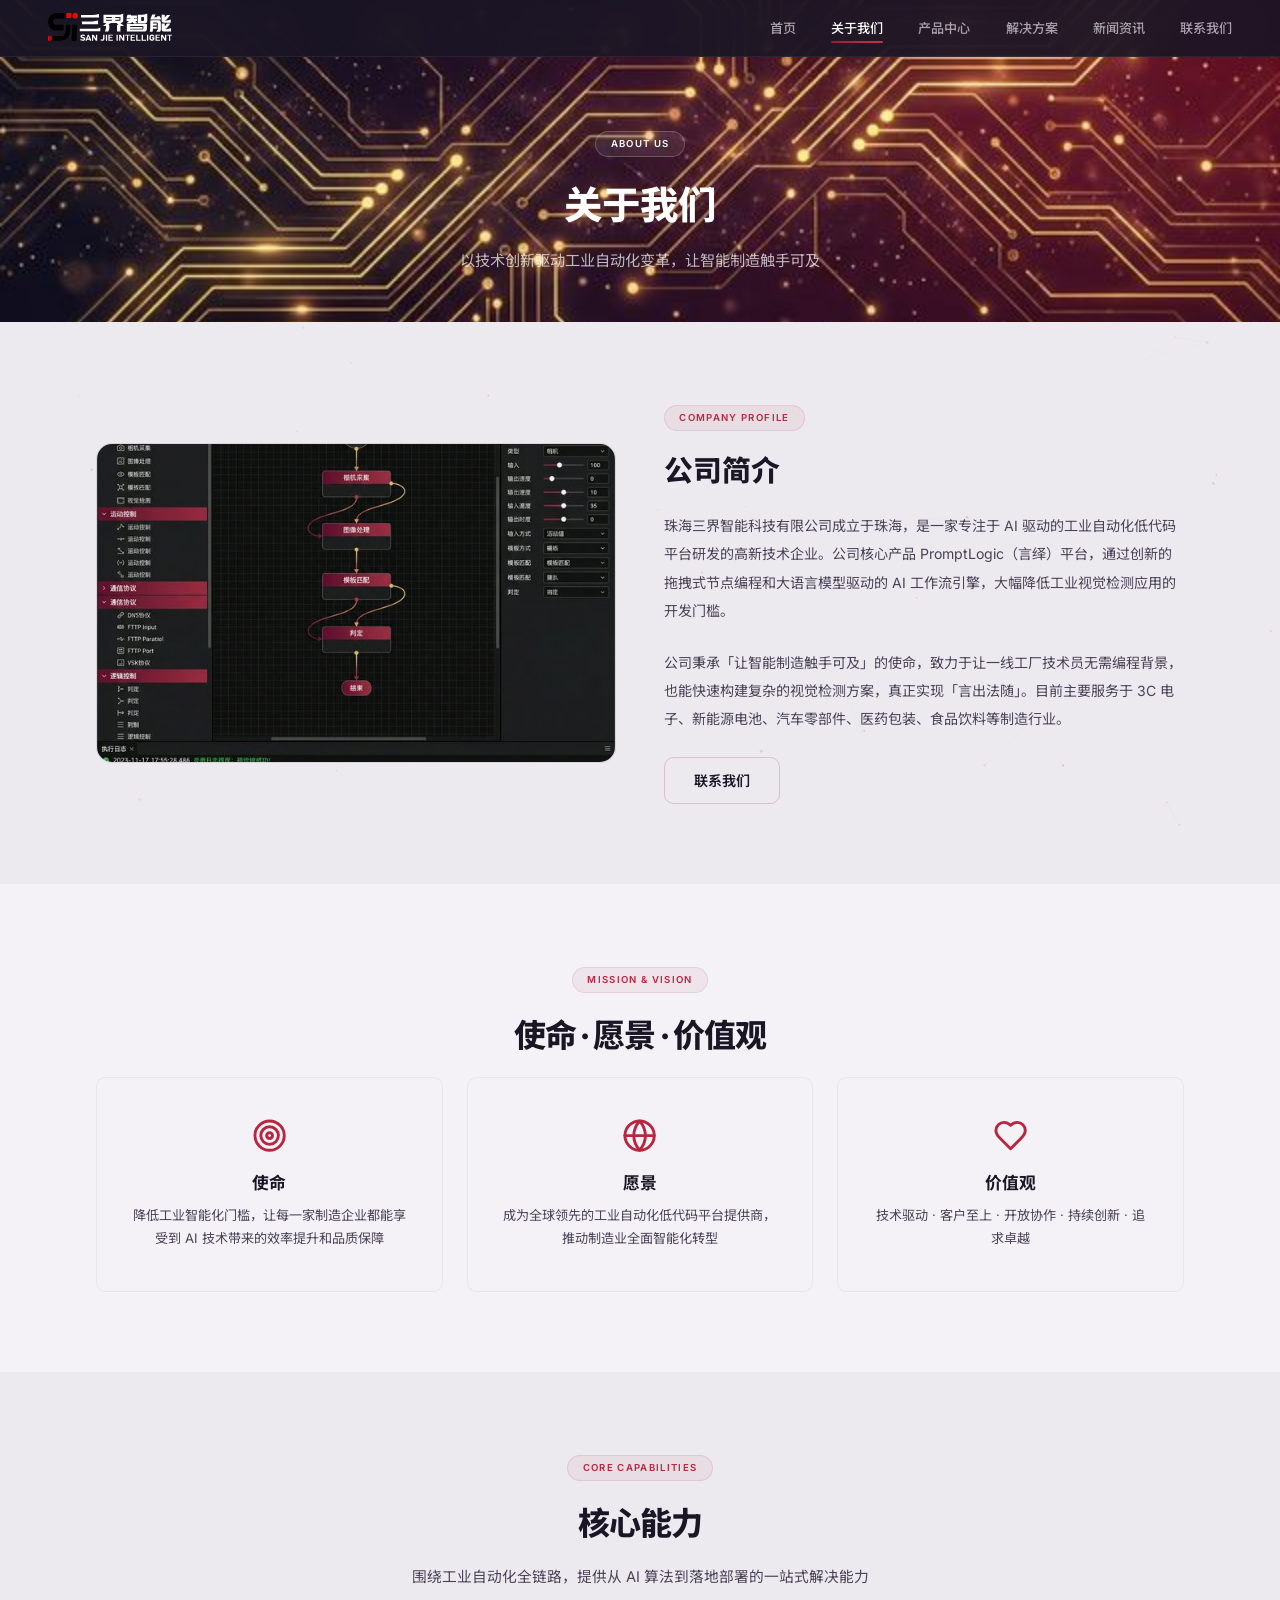
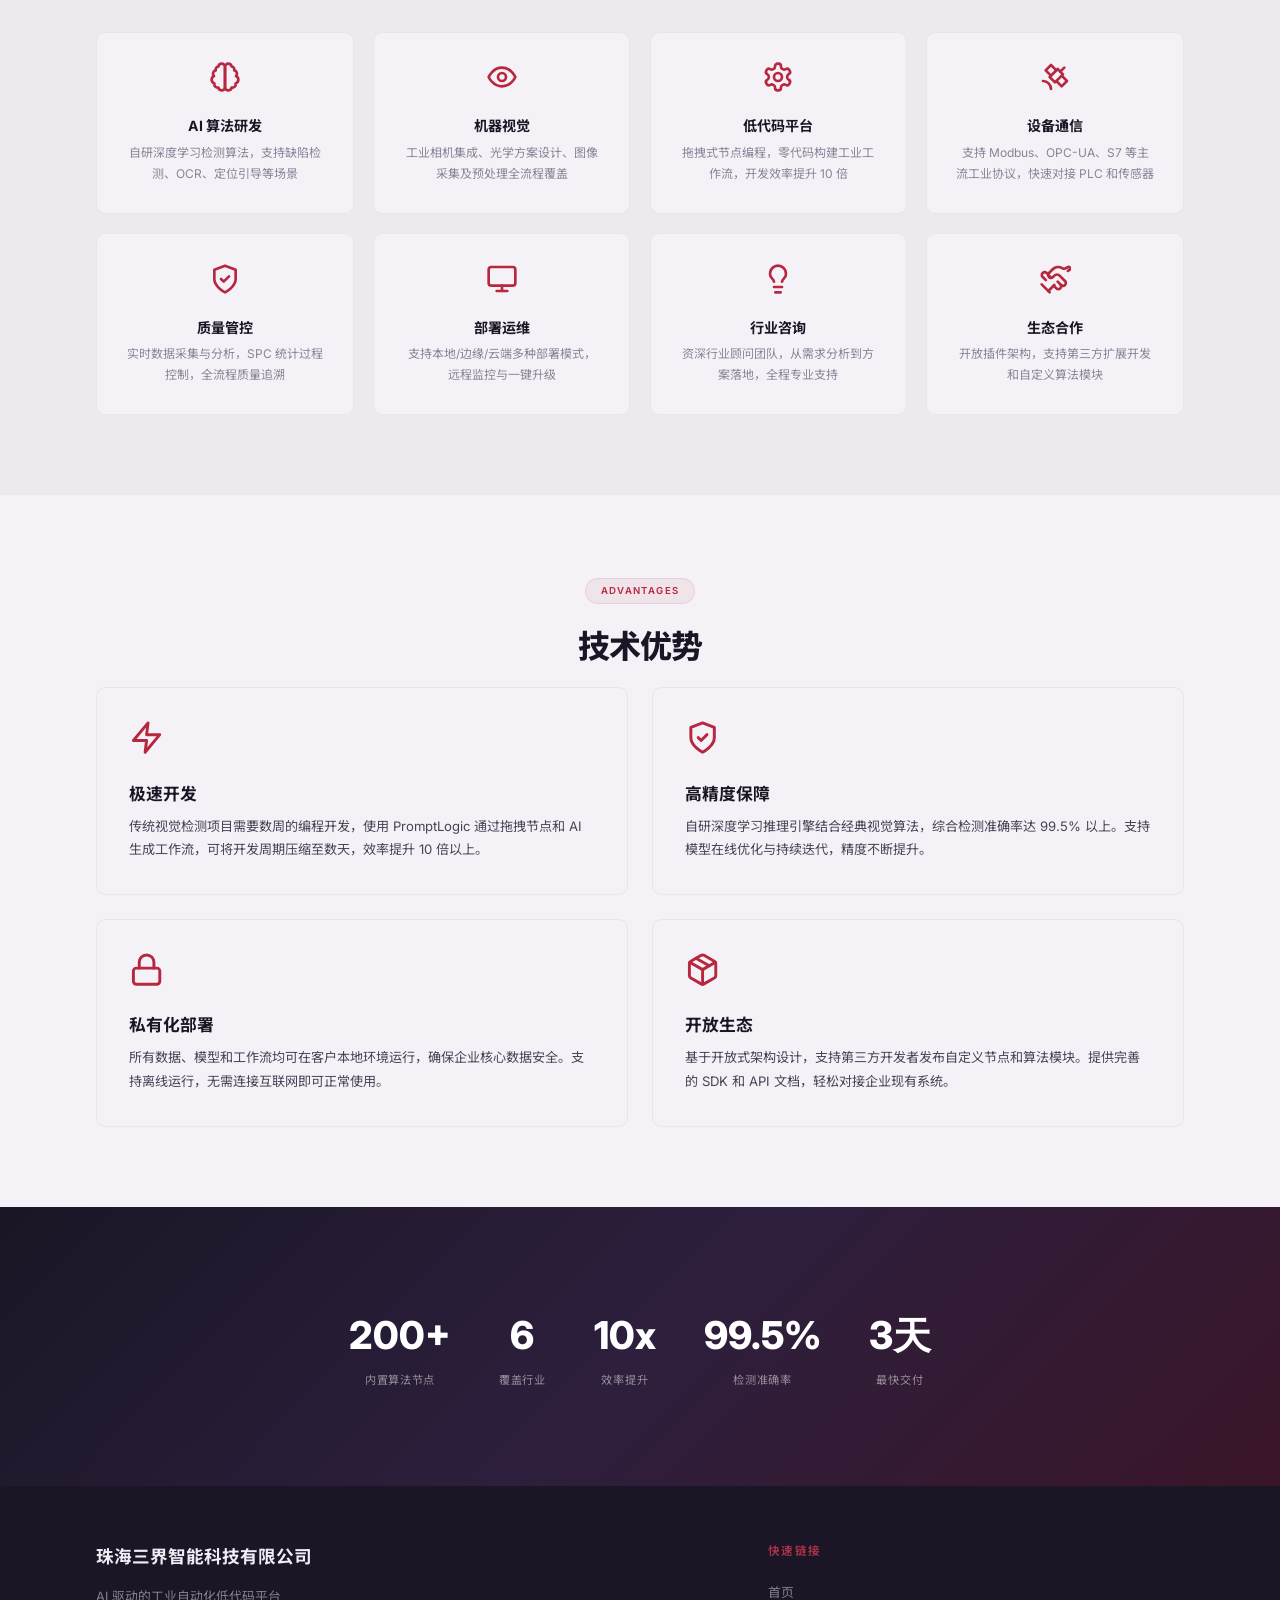
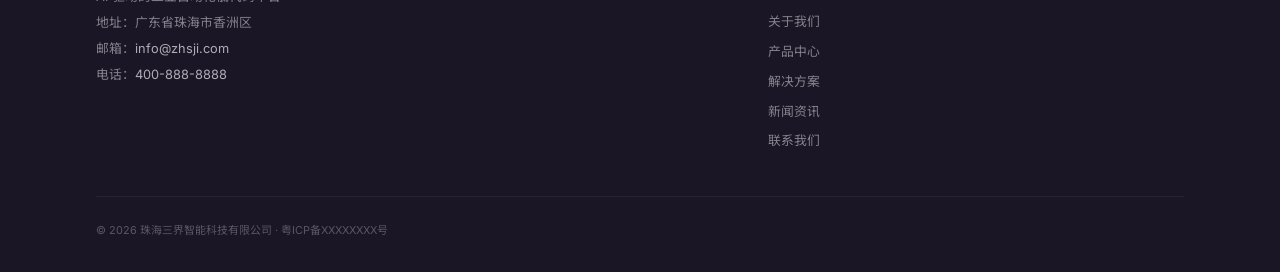
==== commit 90591f92: "feat: 丰富全站内容 - 生成3张科技Banner背景图 - 首页增加到8个内容模块 - 各子页增加Banner背景/更多内容段落/深色CTA - 解决方案增加实施流程" ====
--- a/about.html
+++ b/about.html
@@ -11,18 +11,64 @@
 <body>
 <canvas id="particles"></canvas>
 
-<section class="page-hero">
+<section class="page-hero" style="background:url('images/banner1.png') center/cover no-repeat">
   <div class="container">
-    <div class="section-label">ABOUT US</div>
+    <div class="section-label" style="border-color:rgba(255,255,255,.2);background:rgba(255,255,255,.08);color:#fff">ABOUT US</div>
     <h1>关于我们</h1>
     <p class="page-desc">以技术创新驱动工业自动化变革，让智能制造触手可及</p>
   </div>
 </section>
 
-<!-- Service / Ability Cards -->
+<!-- Company Profile -->
+<section>
+  <div class="container">
+    <div class="about-preview">
+      <div class="about-img fade-up">
+        <img src="images/main_interface.png" alt="PromptLogic 平台界面">
+      </div>
+      <div class="about-text fade-up">
+        <div class="section-label">COMPANY PROFILE</div>
+        <h2>公司简介</h2>
+        <p>珠海三界智能科技有限公司成立于珠海，是一家专注于 AI 驱动的工业自动化低代码平台研发的高新技术企业。公司核心产品 PromptLogic（言绎）平台，通过创新的拖拽式节点编程和大语言模型驱动的 AI 工作流引擎，大幅降低工业视觉检测应用的开发门槛。</p>
+        <p>公司秉承「让智能制造触手可及」的使命，致力于让一线工厂技术员无需编程背景，也能快速构建复杂的视觉检测方案，真正实现「言出法随」。目前主要服务于 3C 电子、新能源电池、汽车零部件、医药包装、食品饮料等制造行业。</p>
+        <a href="contact.html" class="btn btn-outline">联系我们</a>
+      </div>
+    </div>
+  </div>
+</section>
+
+<!-- Mission / Vision / Values -->
+<section class="section-alt">
+  <div class="container">
+    <div class="section-center">
+      <div class="section-label fade-up">MISSION & VISION</div>
+      <h2 class="section-title fade-up">使命 · 愿景 · 价值观</h2>
+    </div>
+    <div class="grid g3">
+      <div class="card fade-up" style="text-align:center;padding:2.5rem 2rem">
+        <div class="icon" style="display:flex;justify-content:center"><svg xmlns="http://www.w3.org/2000/svg" width="24" height="24" viewBox="0 0 24 24" fill="none" stroke="currentColor" stroke-width="2" stroke-linecap="round" stroke-linejoin="round"><circle cx="12" cy="12" r="10"/><circle cx="12" cy="12" r="6"/><circle cx="12" cy="12" r="2"/></svg></div>
+        <h3>使命</h3>
+        <p>降低工业智能化门槛，让每一家制造企业都能享受到 AI 技术带来的效率提升和品质保障</p>
+      </div>
+      <div class="card fade-up" style="text-align:center;padding:2.5rem 2rem">
+        <div class="icon" style="display:flex;justify-content:center"><svg xmlns="http://www.w3.org/2000/svg" width="24" height="24" viewBox="0 0 24 24" fill="none" stroke="currentColor" stroke-width="2" stroke-linecap="round" stroke-linejoin="round"><circle cx="12" cy="12" r="10"/><line x1="2" y1="12" x2="22" y2="12"/><path d="M12 2a15.3 15.3 0 0 1 4 10 15.3 15.3 0 0 1-4 10 15.3 15.3 0 0 1-4-10 15.3 15.3 0 0 1 4-10z"/></svg></div>
+        <h3>愿景</h3>
+        <p>成为全球领先的工业自动化低代码平台提供商，推动制造业全面智能化转型</p>
+      </div>
+      <div class="card fade-up" style="text-align:center;padding:2.5rem 2rem">
+        <div class="icon" style="display:flex;justify-content:center"><svg xmlns="http://www.w3.org/2000/svg" width="24" height="24" viewBox="0 0 24 24" fill="none" stroke="currentColor" stroke-width="2" stroke-linecap="round" stroke-linejoin="round"><path d="M19 14c1.49-1.46 3-3.21 3-5.5A5.5 5.5 0 0 0 16.5 3c-1.76 0-3 .5-4.5 2-1.5-1.5-2.74-2-4.5-2A5.5 5.5 0 0 0 2 8.5c0 2.3 1.5 4.05 3 5.5l7 7Z"/></svg></div>
+        <h3>价值观</h3>
+        <p>技术驱动 · 客户至上 · 开放协作 · 持续创新 · 追求卓越</p>
+      </div>
+    </div>
+  </div>
+</section>
+
+<!-- Core Capabilities -->
 <section>
   <div class="container">
     <div class="section-center">
+      <div class="section-label fade-up">CORE CAPABILITIES</div>
       <h2 class="section-title fade-up">核心能力</h2>
       <p class="section-desc fade-up">围绕工业自动化全链路，提供从 AI 算法到落地部署的一站式解决能力</p>
     </div>
@@ -40,7 +86,7 @@
       <div class="service-card fade-up">
         <svg xmlns="http://www.w3.org/2000/svg" width="24" height="24" viewBox="0 0 24 24" fill="none" stroke="currentColor" stroke-width="2" stroke-linecap="round" stroke-linejoin="round"><path d="M12.22 2h-.44a2 2 0 0 0-2 2v.18a2 2 0 0 1-1 1.73l-.43.25a2 2 0 0 1-2 0l-.15-.08a2 2 0 0 0-2.73.73l-.22.38a2 2 0 0 0 .73 2.73l.15.1a2 2 0 0 1 1 1.72v.51a2 2 0 0 1-1 1.74l-.15.09a2 2 0 0 0-.73 2.73l.22.38a2 2 0 0 0 2.73.73l.15-.08a2 2 0 0 1 2 0l.43.25a2 2 0 0 1 1 1.73V20a2 2 0 0 0 2 2h.44a2 2 0 0 0 2-2v-.18a2 2 0 0 1 1-1.73l.43-.25a2 2 0 0 1 2 0l.15.08a2 2 0 0 0 2.73-.73l.22-.39a2 2 0 0 0-.73-2.73l-.15-.08a2 2 0 0 1-1-1.74v-.5a2 2 0 0 1 1-1.74l.15-.09a2 2 0 0 0 .73-2.73l-.22-.38a2 2 0 0 0-2.73-.73l-.15.08a2 2 0 0 1-2 0l-.43-.25a2 2 0 0 1-1-1.73V4a2 2 0 0 0-2-2z"/><circle cx="12" cy="12" r="3"/></svg>
         <h4>低代码平台</h4>
-        <p>拖拽式节点编程，零代码构建工业工作流，开发效率提升10倍</p>
+        <p>拖拽式节点编程，零代码构建工业工作流，开发效率提升 10 倍</p>
       </div>
       <div class="service-card fade-up">
         <svg xmlns="http://www.w3.org/2000/svg" width="24" height="24" viewBox="0 0 24 24" fill="none" stroke="currentColor" stroke-width="2" stroke-linecap="round" stroke-linejoin="round"><path d="M13 7 9 3 5 7l4 4"/><path d="m17 11 4 4-4 4-4-4"/><path d="m8 12 4 4 6-6-4-4Z"/><path d="m16 8 3-3"/><path d="M9 21a6 6 0 0 0-6-6"/></svg>
@@ -65,48 +111,67 @@
       <div class="service-card fade-up">
         <svg xmlns="http://www.w3.org/2000/svg" width="24" height="24" viewBox="0 0 24 24" fill="none" stroke="currentColor" stroke-width="2" stroke-linecap="round" stroke-linejoin="round"><path d="m11 17 2 2a1 1 0 1 0 3-3"/><path d="m14 14 2.5 2.5a1 1 0 1 0 3-3l-3.88-3.88a3 3 0 0 0-4.24 0l-.88.88a1 1 0 1 1-3-3l2.81-2.81a5.79 5.79 0 0 1 7.06-.87l.47.28a2 2 0 0 0 1.68.05l2.37-1.15a1 1 0 0 1 1.36.52l.13.3a1 1 0 0 1-.32 1.2l-1.37.95"/><path d="m5.15 12.84-2.36-2.36a2 2 0 0 1 0-3l.07-.06a2 2 0 0 1 3.01.22l2.97 3.41"/><path d="m2 16 6 6"/><path d="m7 21 4.5-4.5"/></svg>
         <h4>生态合作</h4>
-        <p>开放插件生态，支持第三方开发者发布自定义节点和算法模块</p>
+        <p>开放插件架构，支持第三方扩展开发和自定义算法模块</p>
       </div>
     </div>
   </div>
 </section>
 
-<!-- Company Profile -->
+<!-- Tech Advantages -->
 <section class="section-alt">
   <div class="container">
-    <div class="profile-section">
-      <div class="profile-text fade-up">
-        <div class="section-label">COMPANY PROFILE</div>
-        <h2>公司简介</h2>
-        <p>珠海三界智能科技有限公司成立于珠海，是一家专注于 AI 驱动的工业自动化低代码平台研发的高新技术企业。公司核心产品 PromptLogic（言绎）平台，通过创新的拖拽式节点编程和大语言模型驱动的 AI 工作流引擎，大幅降低工业视觉检测应用的开发门槛。</p>
-        <p>公司主要服务于 3C 电子、新能源电池、汽车零部件、医药包装、食品饮料等制造行业，帮助客户实现从传统编程向低代码智能化检测的转型升级。</p>
+    <div class="section-center">
+      <div class="section-label fade-up">ADVANTAGES</div>
+      <h2 class="section-title fade-up">技术优势</h2>
+    </div>
+    <div class="grid g2">
+      <div class="card fade-up">
+        <div class="icon"><svg xmlns="http://www.w3.org/2000/svg" width="24" height="24" viewBox="0 0 24 24" fill="none" stroke="currentColor" stroke-width="2" stroke-linecap="round" stroke-linejoin="round"><polygon points="13 2 3 14 12 14 11 22 21 10 12 10 13 2"/></svg></div>
+        <h3>极速开发</h3>
+        <p>传统视觉检测项目需要数周的编程开发，使用 PromptLogic 通过拖拽节点和 AI 生成工作流，可将开发周期压缩至数天，效率提升 10 倍以上。</p>
       </div>
-      <div class="profile-img fade-up">
-        <img src="images/canvas.png" alt="PromptLogic 节点画布">
+      <div class="card fade-up">
+        <div class="icon"><svg xmlns="http://www.w3.org/2000/svg" width="24" height="24" viewBox="0 0 24 24" fill="none" stroke="currentColor" stroke-width="2" stroke-linecap="round" stroke-linejoin="round"><path d="M12 22s8-4 8-10V5l-8-3-8 3v7c0 6 8 10 8 10z"/><polyline points="9 12 11 14 15 10"/></svg></div>
+        <h3>高精度保障</h3>
+        <p>自研深度学习推理引擎结合经典视觉算法，综合检测准确率达 99.5% 以上。支持模型在线优化与持续迭代，精度不断提升。</p>
+      </div>
+      <div class="card fade-up">
+        <div class="icon"><svg xmlns="http://www.w3.org/2000/svg" width="24" height="24" viewBox="0 0 24 24" fill="none" stroke="currentColor" stroke-width="2" stroke-linecap="round" stroke-linejoin="round"><rect x="3" y="11" width="18" height="11" rx="2" ry="2"/><path d="M7 11V7a5 5 0 0 1 10 0v4"/></svg></div>
+        <h3>私有化部署</h3>
+        <p>所有数据、模型和工作流均可在客户本地环境运行，确保企业核心数据安全。支持离线运行，无需连接互联网即可正常使用。</p>
+      </div>
+      <div class="card fade-up">
+        <div class="icon"><svg xmlns="http://www.w3.org/2000/svg" width="24" height="24" viewBox="0 0 24 24" fill="none" stroke="currentColor" stroke-width="2" stroke-linecap="round" stroke-linejoin="round"><line x1="16.5" y1="9.4" x2="7.5" y2="4.21"/><path d="M21 16V8a2 2 0 0 0-1-1.73l-7-4a2 2 0 0 0-2 0l-7 4A2 2 0 0 0 3 8v8a2 2 0 0 0 1 1.73l7 4a2 2 0 0 0 2 0l7-4A2 2 0 0 0 21 16z"/><polyline points="3.27 6.96 12 12.01 20.73 6.96"/><line x1="12" y1="22.08" x2="12" y2="12"/></svg></div>
+        <h3>开放生态</h3>
+        <p>基于开放式架构设计，支持第三方开发者发布自定义节点和算法模块。提供完善的 SDK 和 API 文档，轻松对接企业现有系统。</p>
       </div>
     </div>
   </div>
 </section>
 
 <!-- Stats -->
-<section>
+<section style="text-align:center;background:linear-gradient(135deg,#1a1625,#2d1f3d 50%,#3a1528);color:#fff;padding:4rem 0">
   <div class="container">
     <div class="stats-row fade-up">
       <div class="stat-item">
-        <div class="stat-val">200+</div>
-        <div class="stat-label">内置算法节点</div>
+        <div class="stat-val" style="color:#fff">200+</div>
+        <div class="stat-label" style="color:rgba(255,255,255,.5)">内置算法节点</div>
       </div>
       <div class="stat-item">
-        <div class="stat-val">6</div>
-        <div class="stat-label">覆盖行业</div>
+        <div class="stat-val" style="color:#fff">6</div>
+        <div class="stat-label" style="color:rgba(255,255,255,.5)">覆盖行业</div>
       </div>
       <div class="stat-item">
-        <div class="stat-val">10x</div>
-        <div class="stat-label">开发效率提升</div>
+        <div class="stat-val" style="color:#fff">10x</div>
+        <div class="stat-label" style="color:rgba(255,255,255,.5)">效率提升</div>
       </div>
       <div class="stat-item">
-        <div class="stat-val">99.5%</div>
-        <div class="stat-label">检测准确率</div>
+        <div class="stat-val" style="color:#fff">99.5%</div>
+        <div class="stat-label" style="color:rgba(255,255,255,.5)">检测准确率</div>
+      </div>
+      <div class="stat-item">
+        <div class="stat-val" style="color:#fff">3天</div>
+        <div class="stat-label" style="color:rgba(255,255,255,.5)">最快交付</div>
       </div>
     </div>
   </div>
